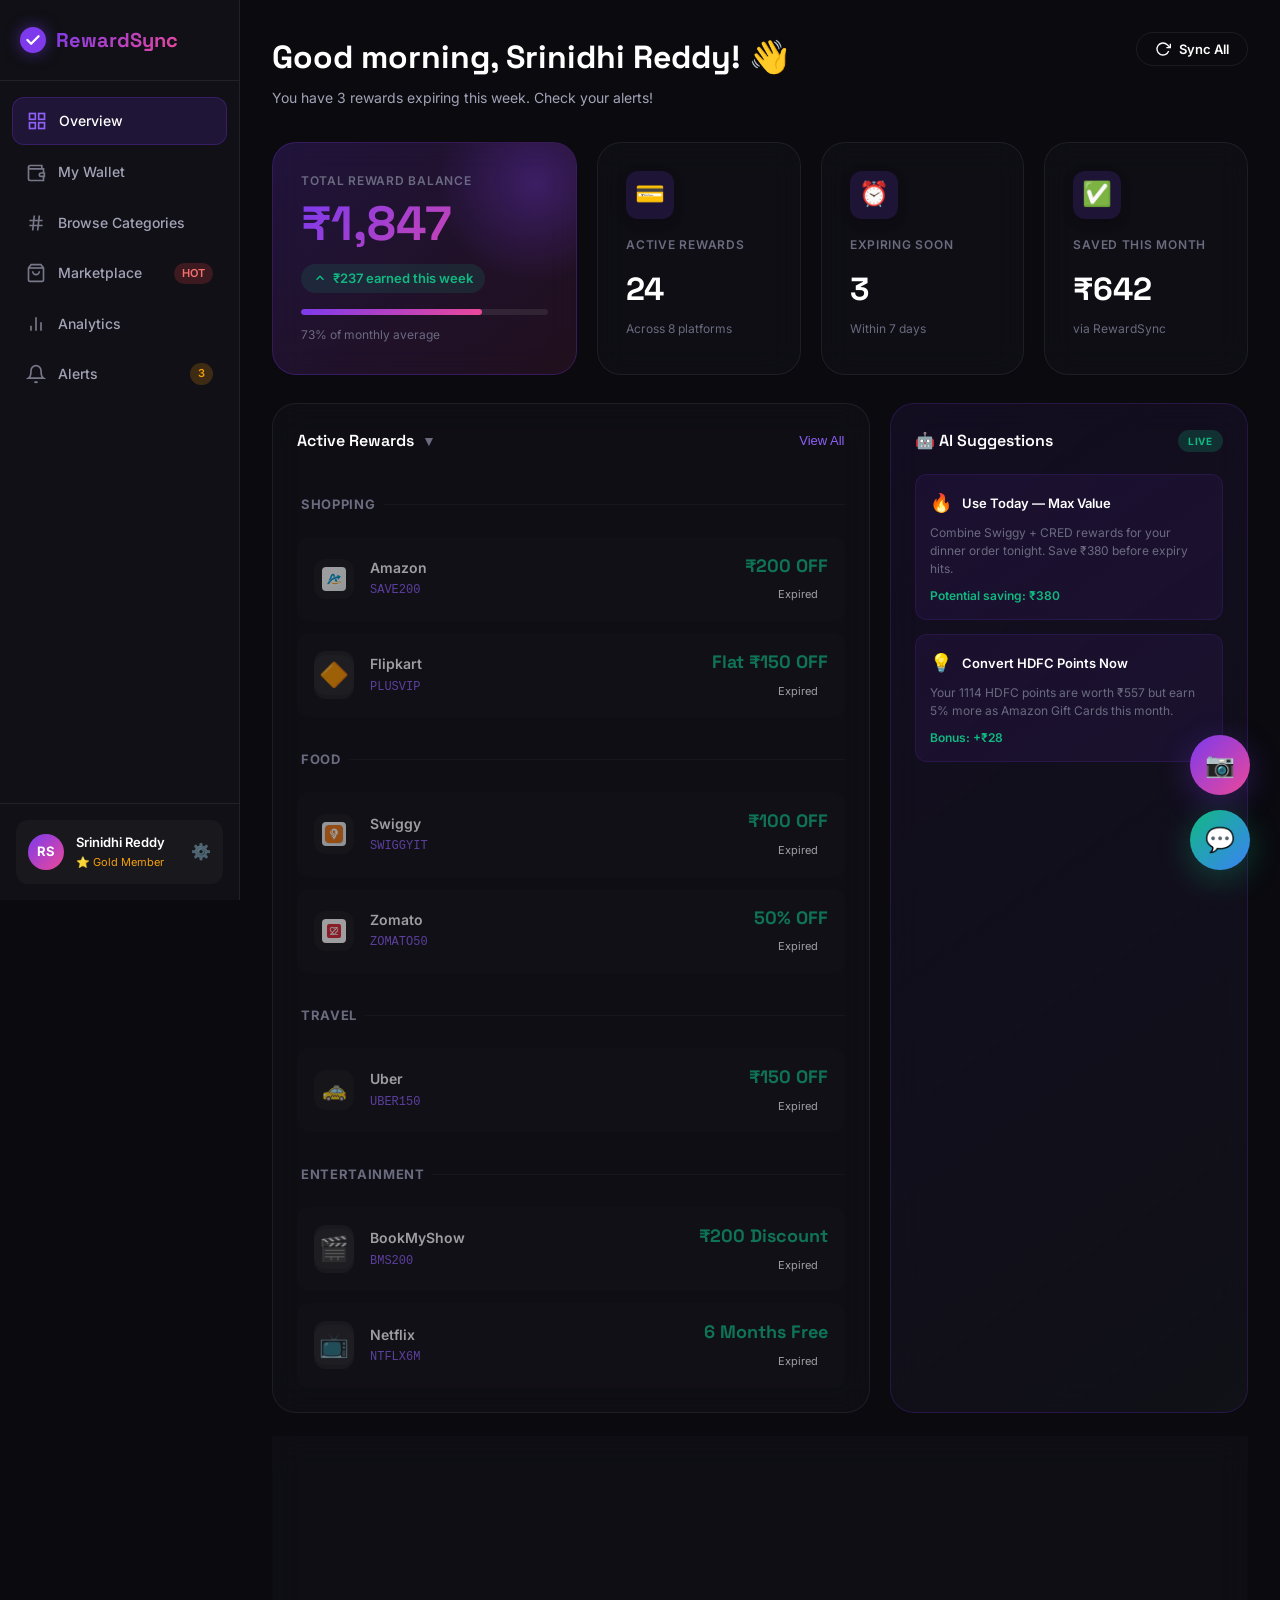
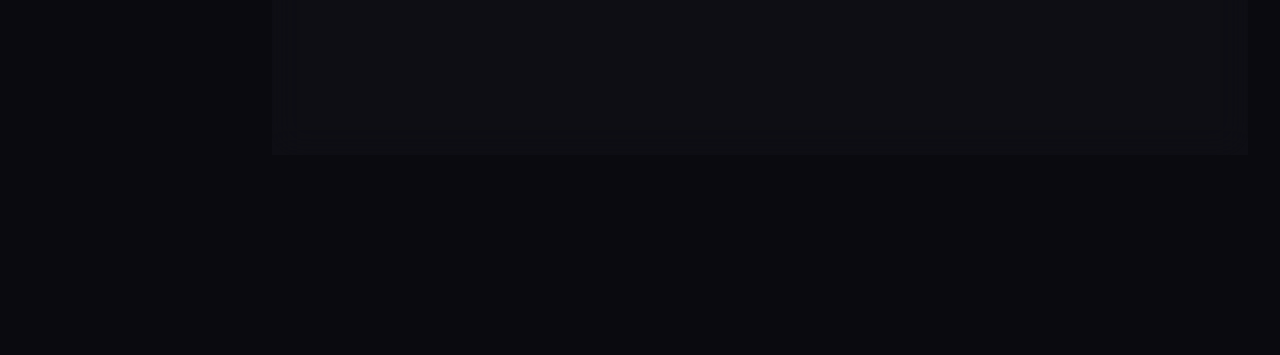
==== dashboard.html @ 09ad5261 "Add files via upload" ====
<!DOCTYPE html>
<html lang="en">
<head>
  <meta charset="UTF-8"/>
  <meta name="viewport" content="width=device-width, initial-scale=1.0"/>
  <title>Dashboard — RewardSync</title>
  <meta name="description" content="Your unified reward wallet dashboard. View all rewards, manage connections, and maximize your savings."/>
  <link rel="preconnect" href="https://fonts.googleapis.com"/>
  <link rel="preconnect" href="https://fonts.gstatic.com" crossorigin/>
  <link href="https://fonts.googleapis.com/css2?family=Inter:wght@300;400;500;600;700;800;900&family=Space+Grotesk:wght@400;500;600;700&display=swap" rel="stylesheet"/>
  <link rel="stylesheet" href="css/style.css"/>
  <!-- Tesseract.js -->
  <script src="https://cdn.jsdelivr.net/npm/tesseract.js@5/dist/tesseract.min.js"></script>
  <!-- Main CSS -->
  <link rel="stylesheet" href="css/dashboard.css"/>
</head>
<body class="app-body">

  <!-- Sidebar -->
  <aside class="sidebar" id="sidebar">
    <div class="sidebar-header">
      <a href="index.html" class="nav-logo">
        <div class="logo-icon">
          <svg width="26" height="26" viewBox="0 0 28 28" fill="none">
            <circle cx="14" cy="14" r="14" fill="url(#sbLogoGrad)"/>
            <path d="M8 14L12 18L20 10" stroke="white" stroke-width="2.5" stroke-linecap="round" stroke-linejoin="round"/>
            <defs><linearGradient id="sbLogoGrad" x1="0" y1="0" x2="28" y2="28"><stop stop-color="#7C3AED"/><stop offset="1" stop-color="#EC4899"/></linearGradient></defs>
          </svg>
        </div>
        <span class="logo-text">RewardSync</span>
      </a>
    </div>
    <nav class="sidebar-nav">
      <a href="#overview" class="nav-item active" data-page="overview">
        <svg width="20" height="20" viewBox="0 0 24 24" fill="none" stroke="currentColor" stroke-width="2"><rect x="3" y="3" width="7" height="7"/><rect x="14" y="3" width="7" height="7"/><rect x="14" y="14" width="7" height="7"/><rect x="3" y="14" width="7" height="7"/></svg>
        Overview
      </a>
      <a href="#wallet" class="nav-item" data-page="wallet">
        <svg width="20" height="20" viewBox="0 0 24 24" fill="none" stroke="currentColor" stroke-width="2"><path d="M21 12V7H5a2 2 0 0 1 0-4h14v4"/><path d="M3 5v14a2 2 0 0 0 2 2h16v-5"/><path d="M18 12a2 2 0 0 0 0 4h4v-4z"/></svg>
        My Wallet
      </a>
      <a href="#categories" class="nav-item" data-page="categories">
        <svg width="20" height="20" viewBox="0 0 24 24" fill="none" stroke="currentColor" stroke-width="2"><path d="M4 9h16M4 15h16M10 3L8 21M16 3l-2 18"/></svg>
        Browse Categories
      </a>

      <a href="#marketplace" class="nav-item" data-page="marketplace">
        <svg width="20" height="20" viewBox="0 0 24 24" fill="none" stroke="currentColor" stroke-width="2"><path d="M6 2L3 6v14a2 2 0 0 0 2 2h14a2 2 0 0 0 2-2V6l-3-4z"/><line x1="3" y1="6" x2="21" y2="6"/><path d="M16 10a4 4 0 0 1-8 0"/></svg>
        Marketplace
        <span class="nav-badge hot">HOT</span>
      </a>
      <a href="#analytics" class="nav-item" data-page="analytics">
        <svg width="20" height="20" viewBox="0 0 24 24" fill="none" stroke="currentColor" stroke-width="2"><line x1="18" y1="20" x2="18" y2="10"/><line x1="12" y1="20" x2="12" y2="4"/><line x1="6" y1="20" x2="6" y2="14"/></svg>
        Analytics
      </a>
      <a href="#notifications" class="nav-item" data-page="notifications">
        <svg width="20" height="20" viewBox="0 0 24 24" fill="none" stroke="currentColor" stroke-width="2"><path d="M18 8A6 6 0 0 0 6 8c0 7-3 9-3 9h18s-3-2-3-9"/><path d="M13.73 21a2 2 0 0 1-3.46 0"/></svg>
        Alerts
        <span class="nav-badge alert">3</span>
      </a>
      <a href="#admin" class="nav-item" id="adminNav" style="display:none" data-page="admin">
        <svg width="20" height="20" viewBox="0 0 24 24" fill="none" stroke="currentColor" stroke-width="2"><path d="M12 22s8-4 8-10V5l-8-3-8 3v7c0 6 8 10 8 10z"/></svg>
        Admin Panel
        <span class="nav-badge alert" id="pendingBadge">0</span>
      </a>
    </nav>
    <div class="sidebar-footer">
      <div class="user-profile" id="userProfile">
        <div class="user-avatar" id="userAvatar">RS</div>
        <div class="user-info">
          <p class="user-name" id="userName">Srinidhi Reddy</p>
          <p class="user-tier" id="userTier">⭐ Gold Member</p>
        </div>
        <button class="settings-btn" id="settingsBtn" aria-label="Settings">⚙️</button>
      </div>
    </div>
  </aside>

  <!-- Mobile Header -->
  <header class="mobile-header">
    <button class="sidebar-toggle" id="sidebarToggle" aria-label="Toggle sidebar">
      <svg width="22" height="22" viewBox="0 0 24 24" fill="none" stroke="currentColor" stroke-width="2"><line x1="3" y1="6" x2="21" y2="6"/><line x1="3" y1="12" x2="21" y2="12"/><line x1="3" y1="18" x2="21" y2="18"/></svg>
    </button>
    <a href="index.html" class="nav-logo">
      <div class="logo-icon">
        <svg width="22" height="22" viewBox="0 0 28 28" fill="none">
          <circle cx="14" cy="14" r="14" fill="url(#mobLogoGrad)"/>
          <path d="M8 14L12 18L20 10" stroke="white" stroke-width="2.5" stroke-linecap="round" stroke-linejoin="round"/>
          <defs><linearGradient id="mobLogoGrad" x1="0" y1="0" x2="28" y2="28"><stop stop-color="#7C3AED"/><stop offset="1" stop-color="#EC4899"/></linearGradient></defs>
        </svg>
      </div>
      <span class="logo-text">RewardSync</span>
    </a>
    <div class="mobile-header-actions">
      <button class="icon-btn" id="mobNotif" aria-label="Notifications">🔔</button>
    </div>
  </header>

  <!-- Main Content -->
  <main class="main-content" id="mainContent">

    <!-- ===== OVERVIEW PAGE ===== -->
    <div class="page active" id="page-overview">
      <div class="page-header">
        <div>
          <h1 class="page-title">Good morning, Srinidhi Reddy! 👋</h1>
          <p class="page-subtitle">You have 3 rewards expiring this week. Check your alerts!</p>
        </div>
        <div class="page-actions">
          <button class="btn btn-ghost btn-sm" id="syncBtn">
            <svg width="16" height="16" viewBox="0 0 24 24" fill="none" stroke="currentColor" stroke-width="2"><path d="M23 4v6h-6"/><path d="M20.49 15a9 9 0 1 1-2.12-9.36L23 10"/></svg>
            Sync All
          </button>

        </div>
      </div>

      <!-- Wallet Summary Cards -->
      <div class="summary-grid">
        <div class="summary-card summary-main">
          <div class="summary-bg-orb"></div>
          <p class="summary-label">Total Reward Balance</p>
          <h2 class="summary-amount" id="totalBalance">₹1,847</h2>
          <div class="summary-change positive">
            <svg width="14" height="14" viewBox="0 0 24 24" fill="none" stroke="currentColor" stroke-width="2.5"><polyline points="18 15 12 9 6 15"/></svg>
            ₹237 earned this week
          </div>
          <div class="summary-progress">
            <div class="progress-bar">
              <div class="progress-fill" style="width: 73%"></div>
            </div>
            <span>73% of monthly average</span>
          </div>
        </div>
        <div class="summary-card clickable" id="activeRewardsCard" role="button">
          <div class="card-icon" style="--card-color:#7C3AED">💳</div>
          <p class="summary-label">Active Rewards</p>
          <h3 class="card-amount">24</h3>
          <p class="card-sub">Across 8 platforms</p>
        </div>
        <div class="summary-card">
          <div class="card-icon" style="--card-color:#F59E0B">⏰</div>
          <p class="summary-label">Expiring Soon</p>
          <h3 class="card-amount">3</h3>
          <p class="card-sub">Within 7 days</p>
        </div>
        <div class="summary-card">
          <div class="card-icon" style="--card-color:#10B981">✅</div>
          <p class="summary-label">Saved This Month</p>
          <h3 class="card-amount">₹642</h3>
          <p class="card-sub">via RewardSync</p>
        </div>
      </div>

      <!-- Reward Breakdown + AI Panel -->
      <div class="content-grid">
        <div class="content-card">
          <div class="card-header" id="activeRewardsHeader" style="cursor:pointer">
            <h3 style="display:flex; align-items:center; gap:8px">
              Active Rewards 
              <span id="sectorToggleIcon" style="font-size:14px; color:var(--text-muted); transition: transform 0.3s">▼</span>
            </h3>
            <button class="btn-link" id="viewAllRewards">View All</button>
          </div>
          <div class="category-filters" id="rewardFilters" style="display:none; max-height:0; overflow:hidden; transition: all 0.4s cubic-bezier(0.4, 0, 0.2, 1); margin-bottom:0">
            <button class="filter-chip active" data-category="all">All</button>
            <button class="filter-chip" data-category="Food">Food</button>
            <button class="filter-chip" data-category="Shopping">Shopping</button>
            <button class="filter-chip" data-category="Travel">Travel</button>
            <button class="filter-chip" data-category="Payments">Payments</button>
          </div>
          <div class="reward-list" id="rewardBreakdown" style="margin-top:15px">
            <!-- Populated by JS -->
          </div>
        </div>

        <div class="content-card ai-panel">
          <div class="card-header">
            <h3>🤖 AI Suggestions</h3>
            <span class="ai-badge">LIVE</span>
          </div>
          <div class="ai-suggestions" id="aiSuggestions">
            <!-- Populated by JS -->
          </div>
        </div>
      </div>

      <!-- Recent Activity -->
      <div class="content-card">
        <div class="card-header">
          <h3>Recent Activity</h3>
          <button class="btn-link">See All</button>
        </div>
        <div class="activity-list" id="activityList">
          <!-- Populated by JS -->
        </div>
      </div>
    </div>

    <!-- ===== WALLET PAGE ===== -->
    <div class="page" id="page-wallet">
      <div class="page-header">
        <div>
          <h1 class="page-title">My Wallet</h1>
          <p class="page-subtitle">Manage your active coupons and savings in one place</p>
        </div>
      </div>

      <div class="wallet-hero-card">
        <div class="wallet-hero-bg"></div>
        <div class="wallet-hero-content">
          <p>Total Available Balance</p>
          <h1 id="walletTotalBalance">₹1,847</h1>
          <div class="wallet-chips">
            <span class="w-chip">💎 Gold Tier</span>
            <span class="w-chip">🔒 Secured</span>
            <span class="w-chip">⚡ Instant Scan</span>
          </div>
        </div>
      </div>

      <!-- Wallet Filters -->
      <div class="wallet-tabs" id="walletTabs">
        <button class="tab-btn active" data-filter="all">All</button>
        <button class="tab-btn" data-filter="available">Available</button>
        <button class="tab-btn" data-filter="used">Used</button>
        <button class="tab-btn" data-filter="expired">Expired</button>
      </div>

      <div class="wallet-platforms-grid" id="walletPlatforms">
        <!-- Organized Categories & Coupons Populated by JS -->
      </div>
    </div>



    <!-- ===== CATEGORIES PAGE ===== -->
    <div class="page" id="page-categories">
      <div class="page-header">
        <div>
          <h1 class="page-title">Browse by Sector</h1>
          <p class="page-subtitle">Select a category to view your active rewards</p>
        </div>
      </div>

      <div class="categories-grid" id="categoriesGrid">
        <!-- Populated by JS -->
      </div>
    <!-- ===== CATEGORIES PAGE ===== -->
    <div class="page" id="page-categories">
      <div class="page-header">
        <div>
          <h1 class="page-title">Rewards by Sector</h1>
          <p class="page-subtitle">Your active coupons organized by category</p>
        </div>
      </div>
      <div id="categoriesList" class="categories-grid">
        <!-- Segregated Sectors Populated by JS -->
      </div>
    </div>

    <!-- ===== MARKETPLACE PAGE ===== -->

    <div class="page" id="page-marketplace">
      <div class="page-header">
        <div>
          <h1 class="page-title">Reward Marketplace</h1>
          <p class="page-subtitle">Trade and exchange coupons with other users</p>
        </div>
        <button class="btn btn-primary btn-sm" id="listRewardBtn">+ List My Reward</button>
      </div>

      <div class="mp-search-bar">
        <svg width="20" height="20" viewBox="0 0 24 24" fill="none" stroke="currentColor" stroke-width="2"><circle cx="11" cy="11" r="8"/><line x1="21" y1="21" x2="16.65" y2="16.65"/></svg>
        <input type="text" id="mpSearch" placeholder="Search rewards (e.g. Swiggy, Amazon...)"/>
      </div>

      <div class="mp-filters">
        <button class="filter-btn active" data-filter="all">All</button>
        <button class="filter-btn" data-filter="food">🍔 Food</button>
        <button class="filter-btn" data-filter="shopping">🛒 Shopping</button>
        <button class="filter-btn" data-filter="travel">✈️ Travel</button>
        <button class="filter-btn" data-filter="entertainment">🎬 Entertainment</button>
      </div>

      <div class="marketplace-grid" id="marketplaceGrid">
        <!-- Populated by JS -->
      </div>
    </div>

    <!-- ===== ANALYTICS PAGE ===== -->
    <div class="page" id="page-analytics">
      <div class="page-header">
        <div>
          <h1 class="page-title">Analytics</h1>
          <p class="page-subtitle">Understand your reward earning and spending patterns</p>
        </div>
      </div>

      <div class="analytics-grid">
        <div class="analytics-card">
          <h3>Reward Earning Trend</h3>
          <div class="chart-container" id="earningChart">
            <!-- Bar chart rendered in JS -->
          </div>
        </div>
        <div class="analytics-card">
          <h3>Rewards by Category</h3>
          <div class="donut-container" id="categoryDonut">
            <!-- Donut chart -->
          </div>
        </div>
      </div>

      <div class="analytics-stats-row" id="analyticsStats">
        <!-- Populated by JS -->
      </div>

      <div class="analytics-grid" style="margin-top:24px">
        <div class="analytics-card" style="grid-column: span 2">
          <div class="card-header">
            <h3>Best Platform Efficiency</h3>
            <span style="color:var(--text-muted); font-size:12px">Highest redemption-to-earning ratio</span>
          </div>
          <div class="table-container" style="overflow-x:auto">
            <table style="width:100%; border-collapse:collapse; color:white; font-size:14px">
              <thead>
                <tr style="border-bottom:1px solid var(--border); text-align:left">
                  <th style="padding:12px">Platform</th>
                  <th style="padding:12px">Redemption Rate</th>
                  <th style="padding:12px">Avg. Saving</th>
                  <th style="padding:12px">Status</th>
                </tr>
              </thead>
              <tbody id="platformEfficiencyTable">
                <!-- Mock data -->
                <tr style="border-bottom:1px solid var(--border)">
                  <td style="padding:12px; display:flex; align-items:center; gap:8px"><span>🍔</span> Swiggy</td>
                  <td style="padding:12px">
                    <div style="width:100px; height:6px; background:rgba(255,255,255,0.05); border-radius:3px">
                      <div style="width:92%; height:100%; background:var(--green); border-radius:3px"></div>
                    </div>
                  </td>
                  <td style="padding:12px">₹180/order</td>
                  <td style="padding:12px"><span style="color:var(--green)">High</span></td>
                </tr>
                <tr style="border-bottom:1px solid var(--border)">
                  <td style="padding:12px; display:flex; align-items:center; gap:8px"><span>✈️</span> MakeMyTrip</td>
                  <td style="padding:12px">
                    <div style="width:100px; height:6px; background:rgba(255,255,255,0.05); border-radius:3px">
                      <div style="width:65%; height:100%; background:var(--purple); border-radius:3px"></div>
                    </div>
                  </td>
                  <td style="padding:12px">₹450/order</td>
                  <td style="padding:12px"><span style="color:var(--purple-light)">Good</span></td>
                </tr>
                <tr>
                  <td style="padding:12px; display:flex; align-items:center; gap:8px"><span>🛒</span> Amazon</td>
                  <td style="padding:12px">
                    <div style="width:100px; height:6px; background:rgba(255,255,255,0.05); border-radius:3px">
                      <div style="width:88%; height:100%; background:var(--green); border-radius:3px"></div>
                    </div>
                  </td>
                  <td style="padding:12px">₹210/order</td>
                  <td style="padding:12px"><span style="color:var(--green)">High</span></td>
                </tr>
              </tbody>
            </table>
          </div>
        </div>
      </div>
    </div>

    <!-- ===== NOTIFICATIONS PAGE ===== -->
    <div class="page" id="page-notifications">
      <div class="page-header">
        <div>
          <h1 class="page-title">Alerts & Notifications</h1>
          <p class="page-subtitle">Stay on top of expiring rewards and opportunities</p>
        </div>
        <button class="btn btn-ghost btn-sm" id="markAllRead">Mark All Read</button>
      </div>

      <div class="notifications-list" id="notificationsList">
        <!-- Populated by JS -->
      </div>
    </div>

    <!-- ===== ADMIN PAGE ===== -->
    <div class="page" id="page-admin">
      <div class="page-header">
        <div>
          <h1 class="page-title">Admin Controller</h1>
          <p class="page-subtitle">Approve or reject new user requests</p>
        </div>
      </div>
      <div class="content-card">
        <div class="card-header">
          <h3>Pending Approvals</h3>
        </div>
        <div class="table-container" style="overflow-x:auto; margin-top:20px">
          <table style="width:100%; border-collapse:collapse; color:white">
            <thead>
              <tr style="border-bottom:1px solid var(--border); text-align:left">
                <th style="padding:12px">User</th>
                <th style="padding:12px">Email</th>
                <th style="padding:12px">Action</th>
              </tr>
            </thead>
            <tbody id="pendingUsersTable">
              <!-- Populated by JS -->
            </tbody>
          </table>
          <div id="noPendingMsg" style="display:none; text-align:center; padding:40px; color:var(--text-muted)">
            No pending requests at the moment.
          </div>
        </div>
      </div>
    </div>

  </main>

  <!-- Settings Modal -->
  <div class="modal-overlay" id="settingsModal">
    <div class="modal">
      <div class="modal-header">
        <h3>⚙️ User Settings</h3>
        <button class="modal-close" id="closeSettingsModal">✕</button>
      </div>
      <div class="modal-body">
        <form id="settingsForm">
          <div class="form-group">
            <label>Full Name</label>
            <input type="text" id="setFullName" class="input-field" style="background:rgba(255,255,255,0.05); border:1px solid var(--border); color:white; padding:10px; width:100%"/>
          </div>
          <div class="form-group">
            <label>Phone Number</label>
            <input type="text" id="setPhone" class="input-field" style="background:rgba(255,255,255,0.05); border:1px solid var(--border); color:white; padding:10px; width:100%"/>
          </div>
          <div class="form-group">
            <label>Bio</label>
            <textarea id="setBio" class="input-field" style="background:rgba(255,255,255,0.05); border:1px solid var(--border); color:white; padding:10px; width:100%; height:80px; resize:none"></textarea>
          </div>
          <div style="margin-top:20px; display:flex; gap:10px">
            <button type="submit" class="btn btn-primary" style="flex:1">Save Changes</button>
            <button type="button" class="btn btn-ghost" id="logoutBtn" style="color:var(--red)">Logout</button>
          </div>
        </form>
      </div>
    </div>
  </div>

  <!-- OCR Confirmation Modal -->
  <div class="modal-overlay" id="ocrModal">
    <div class="modal-content ocr-confirm-modal">
        <div class="modal-header">
            <h3>🔍 Confirm Coupon Details</h3>
            <button class="btn-icon" id="closeOcrModal">✕</button>
        </div>
        <div class="ocr-preview-box">
            <div class="ocr-field">
                <label>Platform</label>
                <input type="text" id="ocrPlatform" placeholder="e.g. Amazon">
            </div>
            <div class="ocr-field">
                <label>Coupon Code</label>
                <input type="text" id="ocrCode" placeholder="e.g. SAVE50">
            </div>
            <div class="ocr-field">
                <label>Value / Discount</label>
                <input type="text" id="ocrValue" placeholder="e.g. ₹200 OFF">
            </div>
            <div class="ocr-field">
                <label>Category</label>
                <select id="ocrCategory">
                    <option value="Shopping">Shopping</option>
                    <option value="Food">Food delivery</option>
                    <option value="Travel">Travel & Ride</option>
                    <option value="Entertainment">Entertainment</option>
                    <option value="Other">Other</option>
                </select>
            </div>
            <div class="ocr-field">
                <label>Expiry Date</label>
                <input type="date" id="ocrExpiry">
            </div>
        </div>
        <div class="modal-actions" style="margin-top:20px">
            <button class="btn btn-primary" id="confirmOcrBtn" style="width:100%">✅ Confirm & Add to Wallet</button>
        </div>
    </div>
  </div>

  <!-- Toast -->
  <div class="toast-container" id="toastContainer"></div>

  <!-- Sidebar overlay -->
  <div class="sidebar-overlay" id="sidebarOverlay"></div>

  <!-- Tesseract OCR library -->
  <script src="https://cdn.jsdelivr.net/npm/tesseract.js@5/dist/tesseract.min.js"></script>
  <!-- Confetti library -->
  <script src="https://cdn.jsdelivr.net/npm/canvas-confetti@1.6.0/dist/confetti.browser.min.js"></script>
  <div class="action-buttons-fixed">
    <label class="btn-action-circle btn-action-primary" for="uploadScreenshot" title="Upload Reward Screenshot">
      <span>📷</span>
    </label>
    <input type="file" id="uploadScreenshot" accept="image/*" style="display:none;"/>
    <button class="btn-action-circle btn-action-secondary" id="scanSmsBtn" title="Scan SMS for Rewards">
      <span>💬</span>
    </button>
  </div>

  <!-- Firebase SDKs (Compat Version) -->
  <script src="https://www.gstatic.com/firebasejs/9.22.1/firebase-app-compat.js"></script>
  <script src="https://www.gstatic.com/firebasejs/9.22.1/firebase-auth-compat.js"></script>
  <script src="https://www.gstatic.com/firebasejs/9.22.1/firebase-firestore-compat.js"></script>
  
  <!-- Firebase Configuration -->
  <script src="js/firebase_config.js"></script>

  <!-- Main Dashboard Script -->
  <script src="js/dashboard.js"></script>
</body>
</html>
---- css/style.css ----
/* ============================================
   REWARDSYNC — Global Design System
   ============================================ */

:root {
  /* Colors */
  --purple: #7C3AED;
  --purple-light: #9061F9;
  --purple-dark: #5B21B6;
  --pink: #EC4899;
  --green: #10B981;
  --yellow: #F59E0B;
  --red: #EF4444;
  --blue: #3B82F6;

  /* Neutrals */
  --bg-base: #0A0A0F;
  --bg-card: #111118;
  --bg-card-hover: #161622;
  --bg-elevated: #1A1A2E;
  --border: rgba(255,255,255,0.07);
  --border-hover: rgba(255,255,255,0.15);
  --text-primary: #FFFFFF;
  --text-secondary: #A3A3B8;
  --text-muted: #6B6B80;

  /* Gradients */
  --grad-purple: linear-gradient(135deg, #7C3AED, #EC4899);
  --grad-green: linear-gradient(135deg, #10B981, #3B82F6);
  --grad-amber: linear-gradient(135deg, #F59E0B, #EF4444);
  --grad-card: linear-gradient(145deg, #1A1A2E, #111118);

  /* Shadows */
  --shadow-sm: 0 2px 8px rgba(0,0,0,0.3);
  --shadow-md: 0 4px 20px rgba(0,0,0,0.4);
  --shadow-lg: 0 8px 40px rgba(0,0,0,0.5);
  --shadow-purple: 0 8px 32px rgba(124,58,237,0.3);
  --shadow-pink: 0 8px 32px rgba(236,72,153,0.25);

  /* Spacing & Sizes */
  --radius-sm: 8px;
  --radius-md: 12px;
  --radius-lg: 16px;
  --radius-xl: 24px;
  --radius-full: 9999px;

  /* Font */
  --font-body: 'Inter', sans-serif;
  --font-display: 'Space Grotesk', sans-serif;

  /* Transitions */
  --transition: 0.2s cubic-bezier(0.4, 0, 0.2, 1);
  --transition-slow: 0.4s cubic-bezier(0.4, 0, 0.2, 1);
}

*, *::before, *::after {
  box-sizing: border-box;
  margin: 0;
  padding: 0;
}

html {
  scroll-behavior: smooth;
  -webkit-text-size-adjust: 100%;
}

body {
  font-family: var(--font-body);
  background: var(--bg-base);
  color: var(--text-primary);
  line-height: 1.6;
  -webkit-font-smoothing: antialiased;
  overflow-x: hidden;
}

/* ---- Buttons ---- */
.btn {
  display: inline-flex;
  align-items: center;
  gap: 8px;
  padding: 12px 24px;
  border-radius: var(--radius-full);
  font-family: var(--font-body);
  font-size: 15px;
  font-weight: 600;
  text-decoration: none;
  cursor: pointer;
  border: none;
  outline: none;
  transition: all var(--transition);
  white-space: nowrap;
}

.btn-primary {
  background: var(--grad-purple);
  color: white;
  box-shadow: var(--shadow-purple);
}
.btn-primary:hover {
  transform: translateY(-2px);
  box-shadow: 0 12px 40px rgba(124,58,237,0.45);
}
.btn-primary:active { transform: translateY(0); }

.btn-ghost {
  background: transparent;
  color: var(--text-primary);
  border: 1px solid var(--border);
}
.btn-ghost:hover {
  border-color: var(--border-hover);
  background: rgba(255,255,255,0.05);
}

.btn-white {
  background: white;
  color: #111;
  font-weight: 700;
}
.btn-white:hover {
  transform: translateY(-2px);
  box-shadow: 0 12px 32px rgba(255,255,255,0.25);
}

.btn-sm { padding: 8px 18px; font-size: 13px; }
.btn-lg { padding: 16px 32px; font-size: 16px; }
.btn-full { width: 100%; justify-content: center; }
.btn-link {
  background: none;
  border: none;
  color: var(--purple-light);
  font-size: 13px;
  font-weight: 500;
  cursor: pointer;
  padding: 0;
  transition: color var(--transition);
}
.btn-link:hover { color: white; }

/* ---- Layout ---- */
.container {
  max-width: 1200px;
  margin: 0 auto;
  padding: 0 24px;
}

/* ---- Nav Logo ---- */
.nav-logo {
  display: flex;
  align-items: center;
  gap: 10px;
  text-decoration: none;
}
.logo-icon {
  display: flex;
  align-items: center;
  justify-content: center;
  filter: drop-shadow(0 0 8px rgba(124,58,237,0.5));
}
.logo-text {
  font-family: var(--font-display);
  font-size: 20px;
  font-weight: 700;
  background: var(--grad-purple);
  -webkit-background-clip: text;
  -webkit-text-fill-color: transparent;
  background-clip: text;
}

/* ---- Gradient text ---- */
.gradient-text {
  background: var(--grad-purple);
  -webkit-background-clip: text;
  -webkit-text-fill-color: transparent;
  background-clip: text;
}

/* ---- Section Header ---- */
.section-header {
  text-align: center;
  margin-bottom: 64px;
}
.section-tag {
  display: inline-block;
  padding: 6px 16px;
  background: rgba(124,58,237,0.15);
  border: 1px solid rgba(124,58,237,0.3);
  border-radius: var(--radius-full);
  color: var(--purple-light);
  font-size: 12px;
  font-weight: 600;
  letter-spacing: 0.08em;
  text-transform: uppercase;
  margin-bottom: 16px;
}
.section-header h2 {
  font-family: var(--font-display);
  font-size: clamp(28px, 4vw, 48px);
  font-weight: 700;
  margin-bottom: 16px;
  line-height: 1.2;
}
.section-header p {
  color: var(--text-secondary);
  font-size: 18px;
  max-width: 560px;
  margin: 0 auto;
}

/* ---- Scrollbar ---- */
::-webkit-scrollbar { width: 6px; }
::-webkit-scrollbar-track { background: var(--bg-base); }
::-webkit-scrollbar-thumb { background: var(--border); border-radius: 3px; }
::-webkit-scrollbar-thumb:hover { background: var(--border-hover); }

/* ---- Modal ---- */
.modal-overlay {
  position: fixed;
  inset: 0;
  background: rgba(0,0,0,0.75);
  backdrop-filter: blur(8px);
  z-index: 1000;
  display: none;
  align-items: center;
  justify-content: center;
  padding: 24px;
  animation: fadeIn 0.2s ease;
}
.modal-overlay.open {
  display: flex;
}

.modal {
  background: var(--bg-elevated);
  border: 1px solid var(--border);
  border-radius: var(--radius-xl);
  width: 100%;
  max-width: 480px;
  box-shadow: var(--shadow-lg);
  animation: slideUp 0.25s cubic-bezier(0.4, 0, 0.2, 1);
}
.modal-header {
  display: flex;
  align-items: center;
  justify-content: space-between;
  padding: 24px 24px 0;
}
.modal-header h3 {
  font-family: var(--font-display);
  font-size: 20px;
}
.modal-close {
  background: rgba(255,255,255,0.08);
  border: none;
  color: var(--text-secondary);
  width: 32px;
  height: 32px;
  border-radius: var(--radius-full);
  cursor: pointer;
  font-size: 14px;
  display: flex;
  align-items: center;
  justify-content: center;
  transition: all var(--transition);
}
.modal-close:hover { background: rgba(255,255,255,0.15); color: white; }
.modal-body { padding: 24px; }

/* ---- Form ---- */
.form-group { margin-bottom: 20px; }
.form-group label {
  display: block;
  font-size: 13px;
  font-weight: 500;
  color: var(--text-secondary);
  margin-bottom: 8px;
}
.form-select {
  width: 100%;
  padding: 12px 16px;
  background: rgba(255,255,255,0.05);
  border: 1px solid var(--border);
  border-radius: var(--radius-md);
  color: white;
  font-family: var(--font-body);
  font-size: 14px;
  appearance: none;
  cursor: pointer;
  transition: border-color var(--transition);
}
.form-select:hover, .form-select:focus {
  border-color: var(--purple);
  outline: none;
}
.form-select option { background: #1A1A2E; }

.amount-slider {
  width: 100%;
  height: 4px;
  appearance: none;
  background: rgba(255,255,255,0.1);
  border-radius: 2px;
  margin: 12px 0;
  cursor: pointer;
}
.amount-slider::-webkit-slider-thumb {
  appearance: none;
  width: 20px;
  height: 20px;
  border-radius: 50%;
  background: var(--grad-purple);
  cursor: pointer;
  box-shadow: 0 0 12px rgba(124,58,237,0.5);
}
.slider-display {
  display: flex;
  justify-content: space-between;
  font-size: 14px;
  color: var(--text-secondary);
}
.slider-display strong { color: white; }

/* ---- Toast ---- */
.toast-container {
  position: fixed;
  bottom: 24px;
  right: 24px;
  z-index: 2000;
  display: flex;
  flex-direction: column;
  gap: 10px;
}
.toast {
  display: flex;
  align-items: center;
  gap: 12px;
  padding: 14px 20px;
  background: var(--bg-elevated);
  border: 1px solid var(--border);
  border-radius: var(--radius-md);
  box-shadow: var(--shadow-lg);
  font-size: 14px;
  font-weight: 500;
  min-width: 280px;
  animation: slideInRight 0.3s cubic-bezier(0.4, 0, 0.2, 1);
}
.toast.success { border-left: 3px solid var(--green); }
.toast.error { border-left: 3px solid var(--red); }
.toast.info { border-left: 3px solid var(--purple); }
.toast.removing { animation: slideOutRight 0.3s ease forwards; }

/* ---- Keyframes ---- */
@keyframes fadeIn {
  from { opacity: 0; }
  to { opacity: 1; }
}
@keyframes slideUp {
  from { opacity: 0; transform: translateY(24px); }
  to { opacity: 1; transform: translateY(0); }
}
@keyframes slideInRight {
  from { opacity: 0; transform: translateX(24px); }
  to { opacity: 1; transform: translateX(0); }
}
@keyframes slideOutRight {
  from { opacity: 1; transform: translateX(0); }
  to { opacity: 0; transform: translateX(24px); }
}
@keyframes spin {
  to { transform: rotate(360deg); }
}
@keyframes pulse {
  0%, 100% { opacity: 1; }
  50% { opacity: 0.5; }
}
@keyframes float {
  0%, 100% { transform: translateY(0); }
  50% { transform: translateY(-12px); }
}
@keyframes shimmer {
  0% { background-position: -400px 0; }
  100% { background-position: 400px 0; }
}

/* ---- Responsive utilities ---- */
@media (max-width: 768px) {
  .container { padding: 0 16px; }
  .section-header { margin-bottom: 40px; }
  .section-header p { font-size: 16px; }
}
---- css/dashboard.css ----
/* ============================================
   REWARDSYNC — Dashboard App Styles
   ============================================ */

/* ============================
   APP LAYOUT
   ============================ */
.app-body {
  display: flex;
  min-height: 100vh;
  background: var(--bg-base);
  overflow-x: hidden;
}

/* ============================
   SIDEBAR
   ============================ */
.sidebar {
  position: fixed;
  left: 0;
  top: 0;
  height: 100vh;
  width: 240px;
  background: rgba(17,17,24,0.95);
  border-right: 1px solid var(--border);
  display: flex;
  flex-direction: column;
  z-index: 200;
  transition: transform var(--transition-slow);
}
.sidebar-header {
  padding: 24px 20px;
  border-bottom: 1px solid var(--border);
}
.sidebar-nav {
  flex: 1;
  padding: 16px 12px;
  display: flex;
  flex-direction: column;
  gap: 4px;
  overflow-y: auto;
}
.nav-item {
  display: flex;
  align-items: center;
  gap: 12px;
  padding: 12px 14px;
  border-radius: var(--radius-md);
  color: var(--text-secondary);
  text-decoration: none;
  font-size: 14px;
  font-weight: 500;
  transition: all var(--transition);
  cursor: pointer;
  position: relative;
}
.nav-item:hover {
  background: rgba(255,255,255,0.05);
  color: white;
}
.nav-item.active {
  background: rgba(124,58,237,0.15);
  color: white;
  border: 1px solid rgba(124,58,237,0.25);
}
.nav-item svg { flex-shrink: 0; opacity: 0.7; }
.nav-item.active svg { opacity: 1; color: var(--purple-light); }
.nav-badge {
  margin-left: auto;
  padding: 2px 8px;
  font-size: 11px;
  font-weight: 600;
  border-radius: var(--radius-full);
  background: rgba(124,58,237,0.2);
  color: var(--purple-light);
}
.nav-badge.hot {
  background: rgba(239,68,68,0.2);
  color: #f87171;
}
.nav-badge.alert {
  background: rgba(245,158,11,0.2);
  color: var(--yellow);
  animation: pulse 2s infinite;
}

.sidebar-footer {
  padding: 16px;
  border-top: 1px solid var(--border);
}
.user-profile {
  display: flex;
  align-items: center;
  gap: 12px;
  padding: 12px;
  border-radius: var(--radius-md);
  background: rgba(255,255,255,0.03);
}
.user-avatar {
  width: 36px;
  height: 36px;
  border-radius: 50%;
  background: var(--grad-purple);
  display: flex;
  align-items: center;
  justify-content: center;
  font-size: 13px;
  font-weight: 700;
  flex-shrink: 0;
}
.user-name {
  font-size: 13px;
  font-weight: 600;
  margin-bottom: 2px;
}
.user-tier { font-size: 11px; color: var(--yellow); }
.settings-btn {
  margin-left: auto;
  background: none;
  border: none;
  cursor: pointer;
  font-size: 16px;
  opacity: 0.5;
  transition: opacity var(--transition);
}
.settings-btn:hover { opacity: 1; }

/* ============================
   MOBILE HEADER
   ============================ */
.mobile-header {
  display: none;
  position: fixed;
  top: 0;
  left: 0;
  right: 0;
  height: 60px;
  background: rgba(17,17,24,0.95);
  border-bottom: 1px solid var(--border);
  align-items: center;
  padding: 0 16px;
  gap: 16px;
  z-index: 250;
  backdrop-filter: blur(10px);
}
.sidebar-toggle, .icon-btn {
  background: none;
  border: none;
  cursor: pointer;
  color: white;
  padding: 6px;
  border-radius: var(--radius-sm);
  display: flex;
  transition: background var(--transition);
}
.sidebar-toggle:hover, .icon-btn:hover { background: rgba(255,255,255,0.08); }
.mobile-header-actions { margin-left: auto; display: flex; gap: 8px; }

/* Sidebar Overlay */
.sidebar-overlay {
  display: none;
  position: fixed;
  inset: 0;
  background: rgba(0,0,0,0.5);
  z-index: 190;
  backdrop-filter: blur(4px);
}
.sidebar-overlay.open { display: block; }

/* ============================
   MAIN CONTENT
   ============================ */
.main-content {
  margin-left: 240px;
  min-height: 100vh;
  padding: 32px;
  width: calc(100% - 240px);
  transition: margin var(--transition-slow);
}

/* ============================
   PAGES
   ============================ */
.page { display: none; }
.page.active {
  display: block;
  animation: fadeIn 0.3s ease;
}
.page-header {
  display: flex;
  align-items: flex-start;
  justify-content: space-between;
  margin-bottom: 32px;
  gap: 16px;
  flex-wrap: wrap;
}
.page-title {
  font-family: var(--font-display);
  font-size: clamp(22px, 3vw, 32px);
  font-weight: 700;
  margin-bottom: 4px;
}
.page-subtitle {
  font-size: 14px;
  color: var(--text-secondary);
}
.page-actions {
  display: flex;
  gap: 12px;
  flex-wrap: wrap;
}

/* ============================
   OVERVIEW — Summary Cards
   ============================ */
.summary-grid {
  display: grid;
  grid-template-columns: 1.5fr 1fr 1fr 1fr;
  gap: 20px;
  margin-bottom: 28px;
}
.summary-card {
  padding: 28px;
  background: rgba(17, 17, 24, 0.6);
  backdrop-filter: blur(16px);
  -webkit-backdrop-filter: blur(16px);
  border: 1px solid var(--border);
  border-radius: var(--radius-xl);
  position: relative;
  overflow: hidden;
  transition: all var(--transition);
}
.summary-card:hover {
  border-color: var(--border-hover);
  transform: translateY(-2px);
  box-shadow: var(--shadow-md);
}
.summary-main {
  background: linear-gradient(135deg, rgba(124,58,237,0.2), rgba(236,72,153,0.1));
  border-color: rgba(124,58,237,0.25);
}
.summary-bg-orb {
  position: absolute;
  width: 200px;
  height: 200px;
  border-radius: 50%;
  background: radial-gradient(circle, rgba(124,58,237,0.3), transparent 70%);
  top: -60px;
  right: -60px;
  pointer-events: none;
}
.summary-label {
  font-size: 12px;
  text-transform: uppercase;
  letter-spacing: 0.06em;
  color: var(--text-muted);
  margin-bottom: 10px;
  font-weight: 600;
}
.summary-amount {
  font-family: var(--font-display);
  font-size: 48px;
  font-weight: 800;
  background: var(--grad-purple);
  -webkit-background-clip: text;
  -webkit-text-fill-color: transparent;
  background-clip: text;
  line-height: 1;
  margin-bottom: 16px;
}
.summary-change {
  display: inline-flex;
  align-items: center;
  gap: 6px;
  font-size: 13px;
  font-weight: 600;
  padding: 4px 12px;
  border-radius: var(--radius-full);
  margin-bottom: 16px;
}
.summary-change.positive {
  color: var(--green);
  background: rgba(16,185,129,0.12);
}
.summary-change.negative {
  color: var(--red);
  background: rgba(239,68,68,0.12);
}
.summary-progress span {
  font-size: 12px;
  color: var(--text-muted);
}
.progress-bar {
  height: 6px;
  background: rgba(255,255,255,0.08);
  border-radius: 3px;
  margin-bottom: 6px;
  overflow: hidden;
}
.progress-fill {
  height: 100%;
  background: var(--grad-purple);
  border-radius: 3px;
  transition: width 1.5s cubic-bezier(0.4, 0, 0.2, 1);
}

.card-icon {
  width: 48px;
  height: 48px;
  border-radius: var(--radius-md);
  background: rgba(var(--card-color-rgb, 124,58,237), 0.15);
  display: flex;
  align-items: center;
  justify-content: center;
  font-size: 24px;
  margin-bottom: 16px;
  color: var(--card-color, var(--purple));
  box-shadow: 0 4px 12px rgba(0,0,0,0.2);
}
.card-amount {
  font-family: var(--font-display);
  font-size: 32px;
  font-weight: 700;
  margin-bottom: 4px;
}
.card-sub { font-size: 12px; color: var(--text-muted); }

/* ============================
   CONTENT GRID & CARDS
   ============================ */
.content-grid {
  display: grid;
  grid-template-columns: 2fr 1.2fr;
  gap: 20px;
  margin-bottom: 24px;
}
.content-card {
  background: rgba(17, 17, 24, 0.6);
  backdrop-filter: blur(16px);
  -webkit-backdrop-filter: blur(16px);
  border: 1px solid var(--border);
  border-radius: var(--radius-xl);
  padding: 24px;
  transition: all var(--transition);
}
.content-card:hover { border-color: var(--border-hover); }
.card-header {
  display: flex;
  align-items: center;
  justify-content: space-between;
  margin-bottom: 20px;
}
.card-header h3 {
  font-family: var(--font-display);
  font-size: 16px;
  font-weight: 600;
}

/* Reward List */
.reward-list { display: flex; flex-direction: column; gap: 12px; }
.reward-item {
  display: flex;
  align-items: center;
  gap: 16px;
  padding: 14px 16px;
  background: rgba(255,255,255,0.025);
  border-radius: var(--radius-md);
  transition: all var(--transition);
  border: 1px solid transparent;
}
.reward-item:hover {
  background: rgba(255,255,255,0.05);
  border-color: var(--border);
}
.reward-platform-icon {
  width: 40px;
  height: 40px;
  border-radius: var(--radius-md);
  display: flex;
  align-items: center;
  justify-content: center;
  font-size: 20px;
  flex-shrink: 0;
  background: rgba(255,255,255,0.05);
}
.reward-info { flex: 1; }
.reward-platform { font-size: 14px; font-weight: 600; }
.reward-desc { font-size: 12px; color: var(--text-muted); margin-top: 2px; }
.reward-value {
  font-family: var(--font-display);
  font-size: 18px;
  font-weight: 700;
  color: var(--green);
}
.reward-expiry {
  font-size: 11px;
  padding: 2px 10px;
  border-radius: var(--radius-full);
}
.expiry-warn { background: rgba(245,158,11,0.15); color: var(--yellow); }
.expiry-ok { background: rgba(16,185,129,0.12); color: var(--green); }
.expiry-danger { background: rgba(239,68,68,0.15); color: var(--red); }

/* AI Panel */
.ai-panel {
  background: linear-gradient(145deg, rgba(124,58,237,0.08), var(--bg-card));
  border-color: rgba(124,58,237,0.2);
}
.ai-badge {
  font-size: 10px;
  font-weight: 700;
  letter-spacing: 0.08em;
  padding: 3px 10px;
  border-radius: var(--radius-full);
  background: rgba(16,185,129,0.2);
  color: var(--green);
  animation: pulse 2s infinite;
}
.ai-suggestions { display: flex; flex-direction: column; gap: 14px; }
.ai-suggestion {
  padding: 14px;
  background: rgba(124,58,237,0.08);
  border: 1px solid rgba(124,58,237,0.15);
  border-radius: var(--radius-md);
  cursor: pointer;
  transition: all var(--transition);
}
.ai-suggestion:hover {
  background: rgba(124,58,237,0.14);
  border-color: rgba(124,58,237,0.3);
  transform: translateX(4px);
}
.ai-suggestion-header {
  display: flex;
  align-items: center;
  gap: 10px;
  margin-bottom: 6px;
}
.ai-icon { font-size: 18px; }
.ai-title { font-size: 13px; font-weight: 600; }
.ai-desc { font-size: 12px; color: var(--text-muted); line-height: 1.5; }
.ai-reward {
  margin-top: 8px;
  font-size: 12px;
  font-weight: 600;
  color: var(--green);
}

/* Activity List */
.activity-list { display: flex; flex-direction: column; gap: 0; }
.activity-item {
  display: flex;
  align-items: center;
  gap: 16px;
  padding: 16px 0;
  border-bottom: 1px solid var(--border);
  transition: all var(--transition);
}
.activity-item:last-child { border-bottom: none; }
.activity-item:hover { padding-left: 8px; }
.activity-dot {
  width: 10px;
  height: 10px;
  border-radius: 50%;
  flex-shrink: 0;
}
.dot-green { background: var(--green); box-shadow: 0 0 8px rgba(16,185,129,0.5); }
.dot-yellow { background: var(--yellow); box-shadow: 0 0 8px rgba(245,158,11,0.5); }
.dot-purple { background: var(--purple); box-shadow: 0 0 8px rgba(124,58,237,0.5); }
.dot-red { background: var(--red); }
.activity-info { flex: 1; }
.activity-title { font-size: 14px; font-weight: 500; }
.activity-time { font-size: 12px; color: var(--text-muted); }
.activity-value { font-size: 14px; font-weight: 700; }
.activity-value.positive { color: var(--green); }
.activity-value.negative { color: var(--red); }

/* ============================
   WALLET PAGE
   ============================ */
.wallet-hero-card {
  position: relative;
  padding: 48px;
  border-radius: 28px;
  overflow: hidden;
  margin-bottom: 28px;
  background: linear-gradient(135deg, #1A0A2E, #0D0D1A);
  border: 1px solid rgba(124,58,237,0.3);
}
.wallet-hero-bg {
  position: absolute;
  inset: 0;
  background:
    radial-gradient(ellipse at top right, rgba(124,58,237,0.4), transparent 60%),
    radial-gradient(ellipse at bottom left, rgba(236,72,153,0.3), transparent 60%);
}
.wallet-hero-content {
  position: relative;
  margin-bottom: 32px;
}
.wallet-hero-content p {
  font-size: 14px;
  color: rgba(255,255,255,0.6);
  text-transform: uppercase;
  letter-spacing: 0.08em;
  margin-bottom: 12px;
}
.wallet-hero-content h1 {
  font-family: var(--font-display);
  font-size: clamp(48px, 6vw, 80px);
  font-weight: 900;
  line-height: 1;
  margin-bottom: 20px;
}
.wallet-chips { display: flex; gap: 12px; flex-wrap: wrap; }
.w-chip {
  padding: 6px 16px;
  background: rgba(255,255,255,0.1);
  border-radius: var(--radius-full);
  font-size: 13px;
  font-weight: 600;
  border: 1px solid rgba(255,255,255,0.1);
}
.wallet-actions-row {
  position: relative;
  display: flex;
  gap: 16px;
  flex-wrap: wrap;
}
.wallet-action-btn {
  display: flex;
  flex-direction: column;
  align-items: center;
  gap: 8px;
  padding: 16px 28px;
  background: rgba(255,255,255,0.08);
  border: 1px solid rgba(255,255,255,0.1);
  border-radius: var(--radius-md);
  color: white;
  font-size: 13px;
  font-weight: 600;
  cursor: pointer;
  transition: all var(--transition);
}
.wallet-action-btn span:first-child { font-size: 24px; }
.wallet-action-btn:hover {
  background: rgba(124,58,237,0.25);
  border-color: rgba(124,58,237,0.4);
  transform: translateY(-3px);
  box-shadow: var(--shadow-purple);
}

.wallet-platforms-grid {
  display: grid;
  grid-template-columns: repeat(auto-fill, minmax(280px, 1fr));
  gap: 20px;
}
.platform-card {
  padding: 24px;
  background: var(--bg-card);
  border: 1px solid var(--border);
  border-radius: var(--radius-xl);
  transition: all var(--transition);
  cursor: pointer;
}
.platform-card:hover {
  border-color: rgba(124,58,237,0.3);
  transform: translateY(-3px);
  box-shadow: 0 12px 32px rgba(0,0,0,0.3);
}
.platform-card-header {
  display: flex;
  align-items: center;
  gap: 14px;
  margin-bottom: 20px;
}
.platform-emoji {
  width: 48px;
  height: 48px;
  border-radius: var(--radius-md);
  background: rgba(255,255,255,0.06);
  display: flex;
  align-items: center;
  justify-content: center;
  font-size: 24px;
}
.platform-name { font-weight: 600; font-size: 15px; }
.platform-type { font-size: 12px; color: var(--text-muted); }
.platform-balance {
  display: flex;
  justify-content: space-between;
  align-items: flex-end;
}
.platform-amount {
  font-family: var(--font-display);
  font-size: 28px;
  font-weight: 700;
  color: var(--purple-light);
}
.platform-status-dot {
  width: 8px;
  height: 8px;
  border-radius: 50%;
  background: var(--green);
  box-shadow: 0 0 8px rgba(16,185,129,0.6);
}

/* ============================
   CONNECTIONS PAGE
   ============================ */
.connections-stats {
  display: flex;
  gap: 32px;
  margin-bottom: 32px;
  padding: 24px;
  background: var(--bg-card);
  border: 1px solid var(--border);
  border-radius: var(--radius-xl);
}
.conn-stat { text-align: center; flex: 1; }
.conn-stat-num {
  font-family: var(--font-display);
  font-size: 42px;
  font-weight: 800;
  background: var(--grad-purple);
  -webkit-background-clip: text;
  -webkit-text-fill-color: transparent;
  background-clip: text;
}
.conn-stat-label { font-size: 13px; color: var(--text-secondary); }
.connections-grid {
  display: grid;
  grid-template-columns: repeat(auto-fill, minmax(300px, 1fr));
  gap: 20px;
}
.connection-card {
  padding: 24px;
  background: rgba(17, 17, 24, 0.6);
  backdrop-filter: blur(16px);
  -webkit-backdrop-filter: blur(16px);
  border: 1px solid var(--border);
  border-radius: var(--radius-xl);
  transition: all var(--transition);
}
.connection-card:hover {
  border-color: var(--border-hover);
  transform: translateY(-2px);
}
.conn-header {
  display: flex;
  align-items: center;
  gap: 14px;
  margin-bottom: 16px;
}
.conn-emoji {
  width: 52px;
  height: 52px;
  border-radius: 14px;
  background: rgba(255,255,255,0.05);
  display: flex;
  align-items: center;
  justify-content: center;
  font-size: 26px;
}
.conn-title { font-weight: 600; font-size: 15px; }
.conn-category { font-size: 12px; color: var(--text-muted); margin-top: 2px; }
.conn-status {
  margin-left: auto;
  font-size: 12px;
  font-weight: 600;
  padding: 4px 12px;
  border-radius: var(--radius-full);
}
.conn-status.connected { background: rgba(16,185,129,0.15); color: var(--green); }
.conn-status.disconnected { background: rgba(107,107,128,0.15); color: var(--text-muted); }
.conn-balance {
  font-family: var(--font-display);
  font-size: 26px;
  font-weight: 700;
  margin-bottom: 4px;
}
.conn-last-sync { font-size: 12px; color: var(--text-muted); margin-bottom: 16px; }
.conn-actions { display: flex; gap: 10px; }
.conn-btn {
  flex: 1;
  padding: 10px;
  border-radius: var(--radius-md);
  font-size: 13px;
  font-weight: 600;
  cursor: pointer;
  border: none;
  transition: all var(--transition);
}
.conn-btn-connect {
  background: var(--grad-purple);
  color: white;
}
.conn-btn-connect:hover { opacity: 0.9; transform: translateY(-1px); }
.conn-btn-disconnect {
  background: rgba(255,255,255,0.06);
  color: var(--text-secondary);
  border: 1px solid var(--border);
}
.conn-btn-disconnect:hover {
  background: rgba(239,68,68,0.1);
  color: var(--red);
  border-color: rgba(239,68,68,0.2);
}
.conn-btn-sync {
  background: rgba(16,185,129,0.1);
  color: var(--green);
}
.conn-btn-sync:hover { background: rgba(16,185,129,0.2); }

/* ============================
   MARKETPLACE PAGE
   ============================ */
.mp-search-bar {
  display: flex;
  align-items: center;
  gap: 12px;
  padding: 14px 20px;
  background: var(--bg-card);
  border: 1px solid var(--border);
  border-radius: var(--radius-full);
  margin-bottom: 24px;
  transition: border-color var(--transition);
}
.mp-search-bar:focus-within { border-color: rgba(124,58,237,0.4); }
.mp-search-bar svg { color: var(--text-muted); flex-shrink: 0; }
.mp-search-bar input {
  flex: 1;
  background: none;
  border: none;
  color: white;
  font-family: var(--font-body);
  font-size: 14px;
  outline: none;
}
.mp-search-bar input::placeholder { color: var(--text-muted); }

.mp-filters {
  display: flex;
  gap: 10px;
  flex-wrap: wrap;
  margin-bottom: 28px;
}
.filter-btn {
  padding: 8px 18px;
  border-radius: var(--radius-full);
  font-size: 13px;
  font-weight: 500;
  border: 1px solid var(--border);
  background: transparent;
  color: var(--text-secondary);
  cursor: pointer;
  transition: all var(--transition);
}
.filter-btn:hover { border-color: var(--border-hover); color: white; }
.filter-btn.active {
  background: rgba(124,58,237,0.15);
  border-color: rgba(124,58,237,0.3);
  color: var(--purple-light);
}
.marketplace-grid {
  display: grid;
  grid-template-columns: repeat(auto-fill, minmax(280px, 1fr));
  gap: 20px;
}
.mp-card {
  padding: 24px;
  background: rgba(17, 17, 24, 0.6);
  backdrop-filter: blur(16px);
  -webkit-backdrop-filter: blur(16px);
  border: 1px solid var(--border);
  border-radius: var(--radius-xl);
  transition: all var(--transition-slow);
  cursor: default;
}
.mp-card:hover {
  border-color: rgba(124,58,237,0.3);
  transform: translateY(-4px);
  box-shadow: 0 12px 36px rgba(0,0,0,0.4);
}
.mp-card-header {
  display: flex;
  align-items: center;
  gap: 14px;
  margin-bottom: 16px;
}
.mp-icon {
  width: 52px;
  height: 52px;
  border-radius: 14px;
  display: flex;
  align-items: center;
  justify-content: center;
  font-size: 26px;
  background: rgba(255,255,255,0.05);
}
.mp-name { font-weight: 600; font-size: 15px; }
.mp-category { font-size: 12px; color: var(--text-muted); }
.mp-card-body { margin-bottom: 20px; }
.mp-value-row {
  display: flex;
  justify-content: space-between;
  align-items: center;
  margin-bottom: 12px;
}
.mp-original {
  font-family: var(--font-display);
  font-size: 28px;
  font-weight: 700;
  color: white;
}
.mp-asking {
  text-align: right;
}
.mp-asking-label { font-size: 11px; color: var(--text-muted); margin-bottom: 4px; }
.mp-asking-val { font-size: 18px; font-weight: 700; color: var(--purple-light); }
.mp-desc { font-size: 13px; color: var(--text-secondary); margin-bottom: 10px; }
.mp-expiry { font-size: 12px; color: var(--yellow); }
.mp-card-footer { display: flex; gap: 10px; }
.btn-trade {
  flex: 1;
  padding: 12px;
  border: none;
  border-radius: var(--radius-md);
  background: var(--grad-purple);
  color: white;
  font-size: 14px;
  font-weight: 600;
  cursor: pointer;
  transition: all var(--transition);
}
.btn-trade:hover { opacity: 0.9; transform: translateY(-1px); }
.btn-wish {
  padding: 12px 14px;
  border: 1px solid var(--border);
  border-radius: var(--radius-md);
  background: transparent;
  color: var(--text-secondary);
  font-size: 16px;
  cursor: pointer;
  transition: all var(--transition);
}
.btn-wish:hover { background: rgba(236,72,153,0.1); color: var(--pink); border-color: rgba(236,72,153,0.3); }

/* ============================
   ANALYTICS PAGE
   ============================ */
.analytics-grid {
  display: grid;
  grid-template-columns: 1.5fr 1fr;
  gap: 24px;
  margin-bottom: 28px;
}
.analytics-card {
  background: var(--bg-card);
  border: 1px solid var(--border);
  border-radius: var(--radius-xl);
  padding: 28px;
}
.analytics-card h3 {
  font-family: var(--font-display);
  font-size: 16px;
  font-weight: 600;
  margin-bottom: 24px;
}

/* Bar chart */
.chart-container {
  display: flex;
  align-items: flex-end;
  gap: 10px;
  height: 180px;
}
.bar-group {
  flex: 1;
  display: flex;
  flex-direction: column;
  align-items: center;
  gap: 6px;
  height: 100%;
  justify-content: flex-end;
}
.bar {
  width: 100%;
  border-radius: 6px 6px 0 0;
  background: var(--grad-purple);
  min-height: 4px;
  transition: height 1.2s cubic-bezier(0.4, 0, 0.2, 1);
  position: relative;
  cursor: pointer;
}
.bar:hover { opacity: 0.85; }
.bar-label { font-size: 11px; color: var(--text-muted); }

/* Donut chart */
.donut-container {
  display: flex;
  align-items: center;
  gap: 24px;
}
.donut-svg-wrap {
  position: relative;
  flex-shrink: 0;
}
.donut-center {
  position: absolute;
  top: 50%; left: 50%;
  transform: translate(-50%, -50%);
  text-align: center;
}
.donut-center-value {
  font-family: var(--font-display);
  font-size: 22px;
  font-weight: 800;
  line-height: 1;
}
.donut-center-label { font-size: 11px; color: var(--text-muted); }
.donut-legend { flex: 1; display: flex; flex-direction: column; gap: 10px; }
.legend-item {
  display: flex;
  align-items: center;
  gap: 10px;
  font-size: 13px;
}
.legend-dot {
  width: 10px;
  height: 10px;
  border-radius: 50%;
  flex-shrink: 0;
}
.legend-value { margin-left: auto; font-weight: 600; }

.analytics-stats-row {
  display: grid;
  grid-template-columns: repeat(4, 1fr);
  gap: 20px;
}
.analytics-stat-card {
  padding: 24px;
  background: var(--bg-card);
  border: 1px solid var(--border);
  border-radius: var(--radius-xl);
}
.analytics-stat-label { font-size: 12px; color: var(--text-muted); text-transform: uppercase; letter-spacing: 0.06em; margin-bottom: 8px; }
.analytics-stat-value {
  font-family: var(--font-display);
  font-size: 28px;
  font-weight: 700;
  margin-bottom: 4px;
}
.analytics-stat-change { font-size: 12px; font-weight: 600; }
.change-up { color: var(--green); }
.change-down { color: var(--red); }

/* ============================
   NOTIFICATIONS PAGE
   ============================ */
.notifications-list { display: flex; flex-direction: column; gap: 12px; }
.notification-item {
  display: flex;
  align-items: flex-start;
  gap: 16px;
  padding: 20px;
  background: var(--bg-card);
  border: 1px solid var(--border);
  border-radius: var(--radius-xl);
  transition: all var(--transition);
  cursor: pointer;
}
.notification-item:hover {
  border-color: var(--border-hover);
  transform: translateX(4px);
}
.notification-item.unread {
  border-left: 3px solid var(--purple);
  background: rgba(124,58,237,0.05);
}
.notification-item.urgent {
  border-left: 3px solid var(--red);
  background: rgba(239,68,68,0.05);
}
.notification-item.success-type {
  border-left: 3px solid var(--green);
}
.notif-icon {
  width: 44px;
  height: 44px;
  border-radius: var(--radius-md);
  display: flex;
  align-items: center;
  justify-content: center;
  font-size: 20px;
  flex-shrink: 0;
}
.notif-body { flex: 1; }
.notif-title { font-size: 14px; font-weight: 600; margin-bottom: 4px; }
.notif-desc { font-size: 13px; color: var(--text-secondary); line-height: 1.5; }
.notif-time { font-size: 12px; color: var(--text-muted); margin-top: 6px; }
.notif-action {
  padding: 8px 16px;
  border-radius: var(--radius-full);
  font-size: 12px;
  font-weight: 600;
  border: none;
  cursor: pointer;
  background: rgba(124,58,237,0.15);
  color: var(--purple-light);
  white-space: nowrap;
  transition: all var(--transition);
}
.notif-action:hover { background: rgba(124,58,237,0.25); }

/* Sync animation */
.syncing svg { animation: spin 1s linear infinite; }

/* ============================
   ACTION BUTTONS FIXED
   ============================ */
.action-buttons-fixed {
  position: fixed;
  bottom: 30px;
  right: 30px;
  display: flex;
  flex-direction: column;
  gap: 15px;
  z-index: 1000;
}

.btn-action-circle {
  width: 60px;
  height: 60px;
  border-radius: 50%;
  display: flex;
  align-items: center;
  justify-content: center;
  background: rgba(17, 17, 24, 0.85);
  border: 1px solid var(--border);
  color: white;
  cursor: pointer;
  transition: all var(--transition);
  box-shadow: 0 8px 32px rgba(0,0,0,0.4);
  backdrop-filter: blur(12px);
  -webkit-backdrop-filter: blur(12px);
}
.btn-action-circle span { font-size: 24px; }

.btn-action-primary {
  background: var(--grad-purple);
  border: none;
  box-shadow: 0 8px 32px rgba(124, 58, 237, 0.3);
}
.btn-action-secondary {
  background: linear-gradient(135deg, #10B981, #3B82F6);
  border: none;
  box-shadow: 0 8px 32px rgba(16, 185, 129, 0.3);
}
.btn-action-primary:hover, .btn-action-secondary:hover {
  opacity: 0.9;
  transform: translateY(-4px);
}
.btn-action-primary:hover { box-shadow: 0 12px 40px rgba(124, 58, 237, 0.5); }
.btn-action-secondary:hover { box-shadow: 0 12px 40px rgba(16, 185, 129, 0.5); }

/* Fix overlap: ensure main content has padding at the bottom */
.main-content {
  padding-bottom: 200px; /* Space for stacked fixed buttons */
}

/* Mobile adjustments */
@media (max-width: 768px) {
  .action-buttons-fixed {
    bottom: 20px;
    right: 20px;
  }
}

/* ============================
   RESPONSIVE
   ============================ */
@media (max-width: 1024px) {
  .summary-grid { grid-template-columns: 1fr 1fr 1fr; }
  .summary-main { grid-column: span 3; }
  .content-grid { grid-template-columns: 1fr; }
  .analytics-grid { grid-template-columns: 1fr; }
  .analytics-stats-row { grid-template-columns: repeat(2, 1fr); }
}
@media (max-width: 768px) {
  .sidebar {
    transform: translateX(-100%);
    width: 260px;
  }
  .sidebar.open { transform: translateX(0); }
  .mobile-header { display: flex; }
  .main-content {
    margin-left: 0;
    width: 100%;
    padding: 80px 16px 24px;
  }
  .summary-grid { grid-template-columns: 1fr 1fr; }
  .summary-main { grid-column: span 2; }
  .summary-amount { font-size: 36px; }
}
@media (max-width: 480px) {
  .summary-grid { grid-template-columns: 1fr; }
  .summary-main { grid-column: span 1; }
  .connections-stats { flex-wrap: wrap; gap: 16px; }
  .analytics-stats-row { grid-template-columns: 1fr 1fr; }
}
/* Clickable utility */
.clickable {
  cursor: pointer;
  transition: all var(--transition);
}
.clickable:hover {
  transform: translateY(-4px);
  border-color: var(--purple-light);
  box-shadow: 0 12px 24px rgba(124,58,237,0.2);
}

/* Category Page Styles */
.categories-grid {
  display: grid;
  grid-template-columns: repeat(auto-fill, minmax(240px, 1fr));
  gap: 24px;
}
.category-card {
  padding: 32px;
  background: var(--bg-card);
  border: 1px solid var(--border);
  border-radius: var(--radius-xl);
  display: flex;
  flex-direction: column;
  align-items: center;
  gap: 16px;
  cursor: pointer;
  transition: all var(--transition);
}
.category-card:hover {
  border-color: var(--purple-light);
  transform: translateY(-5px);
  background: rgba(124,58,237,0.05);
  box-shadow: 0 20px 40px rgba(0,0,0,0.3);
}
.category-icon {
  width: 64px;
  height: 64px;
  border-radius: 50%;
  background: rgba(255,255,255,0.05);
  display: flex;
  align-items: center;
  justify-content: center;
  font-size: 32px;
}
.category-name {
  font-family: var(--font-display);
  font-size: 20px;
  font-weight: 700;
}
.category-count {
  font-size: 14px;
  color: var(--text-muted);
}

/* ============================
   CATEGORY FILTERS (CHIPS)
   ============================ */
.category-filters {
  display: flex;
  gap: 10px;
  margin-bottom: 20px;
  overflow-x: auto;
  padding-bottom: 5px;
  scrollbar-width: none;
}
.category-filters::-webkit-scrollbar { display: none; }

.filter-chip {
  padding: 8px 16px;
  border-radius: 50px;
  background: var(--bg-card);
  border: 1px solid var(--border);
  color: var(--text-muted);
  font-size: 13px;
  font-weight: 500;
  cursor: pointer;
  white-space: nowrap;
  transition: all 0.3s ease;
}
.filter-chip:hover {
  border-color: var(--border-hover);
  color: var(--text-primary);
  transform: translateY(-1px);
}
.filter-chip.active {
  background: var(--grad-purple);
  border-color: transparent;
  color: white;
  box-shadow: 0 4px 12px rgba(124, 58, 237, 0.3);
}
.platform-logo {
  width: 24px;
  height: 24px;
  object-fit: contain;
  border-radius: 4px;
  flex-shrink: 0;
}

.reward-card .platform-logo {
  width: 32px;
  height: 32px;
  margin-right: 4px;
}

.market-card .platform-logo {
  width: 28px;
  height: 28px;
}

.notif-logo-wrap {
  width: 40px;
  height: 40px;
  display: flex;
  align-items: center;
  justify-content: center;
  border-radius: var(--radius-md);
  background: rgba(255,255,255,0.05);
  flex-shrink: 0;
}

.notif-logo-wrap img {
  width: 24px;
  height: 24px;
  object-fit: contain;
}

.reward-category-title {
  font-size: 13px;
  font-weight: 700;
  text-transform: uppercase;
  letter-spacing: 0.05em;
  color: var(--text-muted);
  margin: 20px 0 10px 4px;
  display: flex;
  align-items: center;
  gap: 8px;
}

.reward-category-title::after {
  content: "";
  flex: 1;
  height: 1px;
  background: var(--border);
  opacity: 0.5;
}

/* Wallet Tabs */
.wallet-tabs {
  display: flex;
  gap: 10px;
  margin-bottom: 25px;
  padding: 4px;
  background: rgba(255,255,255,0.03);
  border-radius: var(--radius-lg);
  width: fit-content;
}

.tab-btn {
  padding: 8px 20px;
  border-radius: var(--radius-md);
  border: none;
  background: transparent;
  color: var(--text-secondary);
  font-size: 14px;
  font-weight: 600;
  cursor: pointer;
  transition: all var(--transition);
}

.tab-btn:hover {
  color: white;
}

.tab-btn.active {
  background: var(--purple-main);
  color: white;
  box-shadow: 0 4px 12px rgba(124, 58, 237, 0.2);
}

/* Status Badges */
.status-badge {
  padding: 4px 10px;
  border-radius: var(--radius-full);
  font-size: 11px;
  font-weight: 700;
  text-transform: uppercase;
  margin-top: 8px;
  display: inline-block;
}

.status-available { background: rgba(16,185,129,0.15); color: #34d399; }
.status-used { background: rgba(107,114,128,0.15); color: #9ca3af; }
.status-expired { background: rgba(239,68,68,0.15); color: #f87171; }

/* OCR Modal Improvements */
.ocr-confirm-modal {
  max-width: 450px;
  width: 90%;
}

.ocr-preview-box {
  display: flex;
  flex-direction: column;
  gap: 15px;
  margin-top: 15px;
}

.ocr-field {
  display: flex;
  flex-direction: column;
  gap: 6px;
}

.ocr-field label {
  font-size: 12px;
  font-weight: 600;
  color: var(--text-muted);
}

.ocr-field input, .ocr-field select {
  padding: 10px 14px;
  background: rgba(255,255,255,0.05);
  border: 1px solid var(--border);
  border-radius: var(--radius-md);
  color: white;
  font-size: 14px;
  transition: border-color var(--transition);
}

.ocr-field input:focus {
  outline: none;
  border-color: var(--purple-main);
}

/* Category Containers */
.wallet-category-section {
  margin-bottom: 40px;
}

.category-title {
  font-size: 18px;
  font-weight: 700;
  margin-bottom: 20px;
  display: flex;
  align-items: center;
  gap: 10px;
}
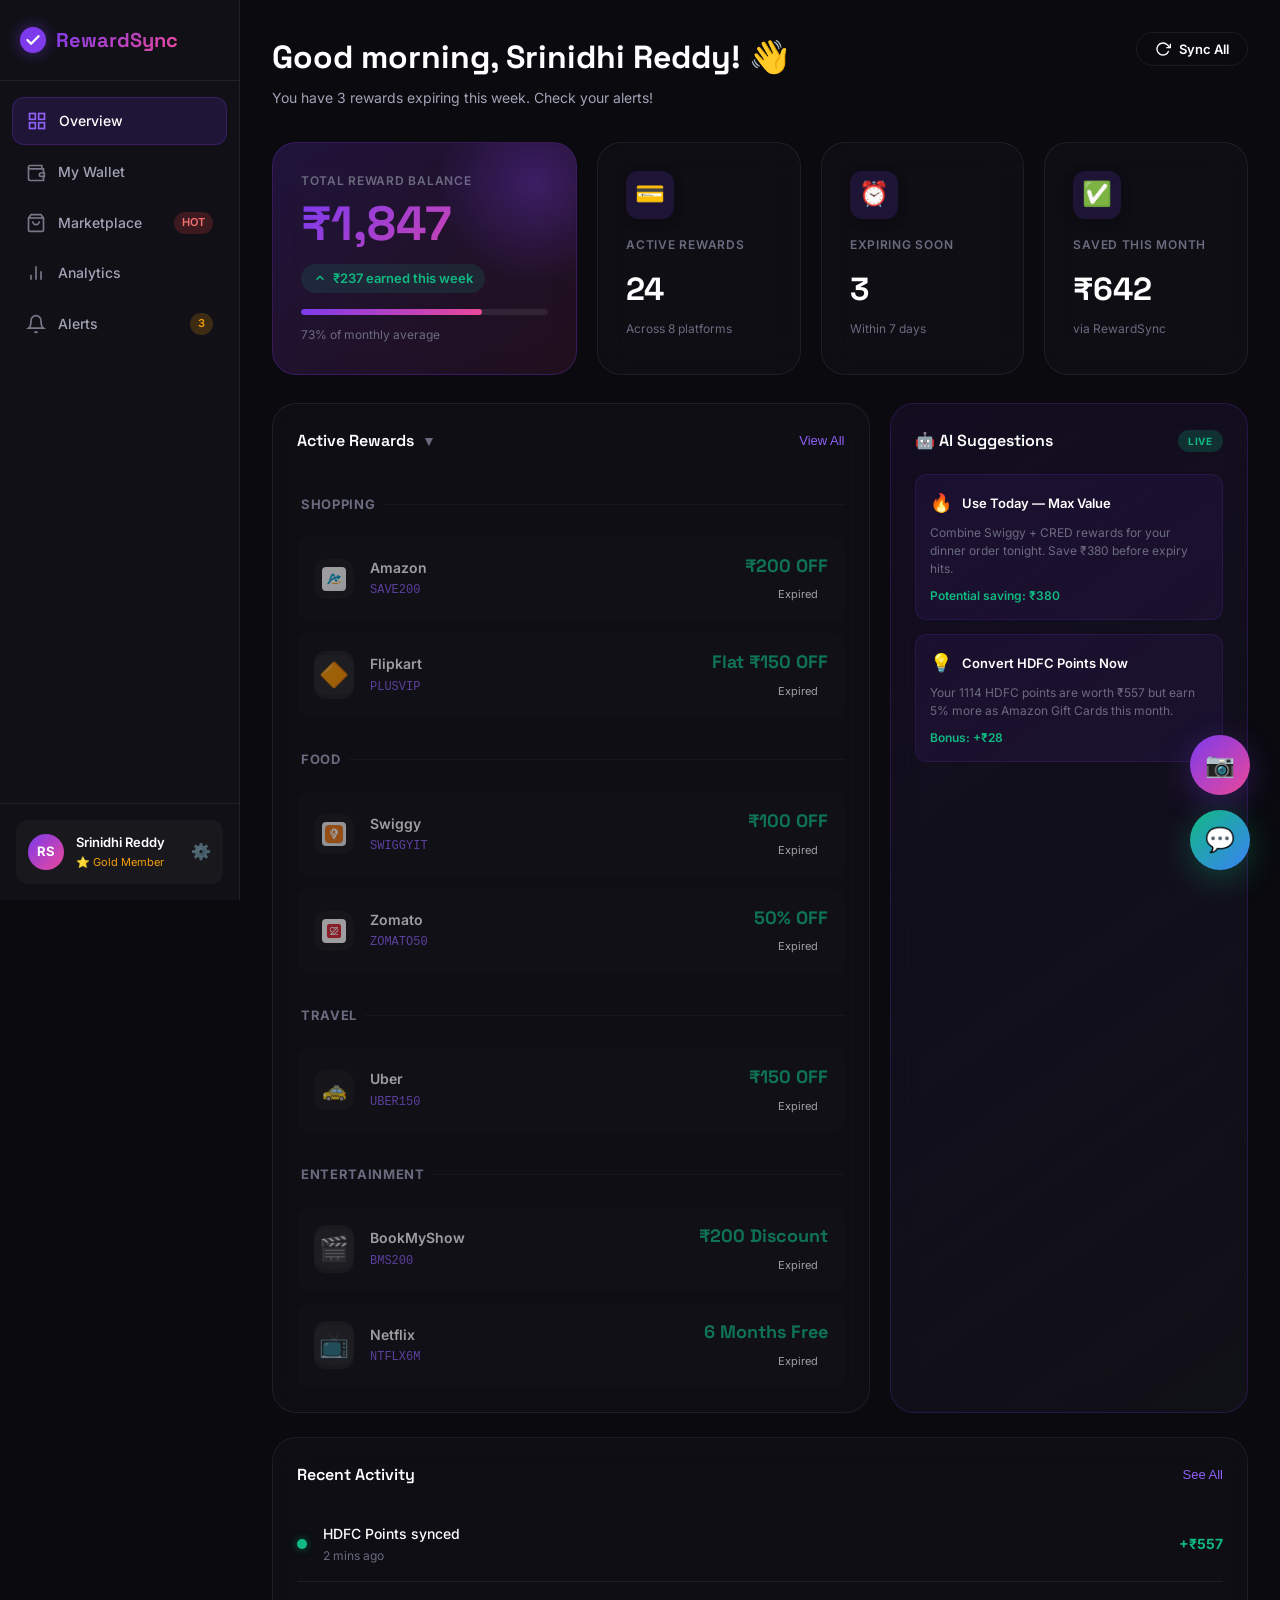
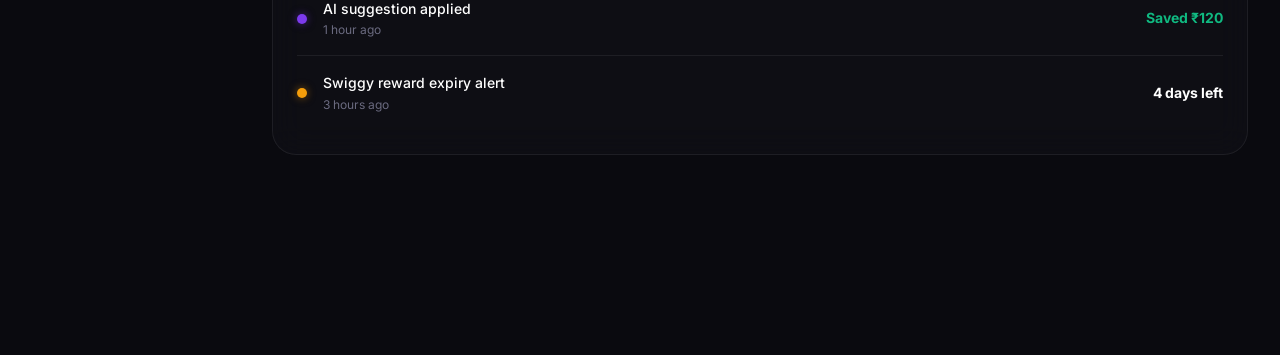
==== commit f7ea3e52: "Add files via upload" ====
--- a/dashboard.html
+++ b/dashboard.html
@@ -39,10 +39,6 @@
         <svg width="20" height="20" viewBox="0 0 24 24" fill="none" stroke="currentColor" stroke-width="2"><path d="M21 12V7H5a2 2 0 0 1 0-4h14v4"/><path d="M3 5v14a2 2 0 0 0 2 2h16v-5"/><path d="M18 12a2 2 0 0 0 0 4h4v-4z"/></svg>
         My Wallet
       </a>
-      <a href="#categories" class="nav-item" data-page="categories">
-        <svg width="20" height="20" viewBox="0 0 24 24" fill="none" stroke="currentColor" stroke-width="2"><path d="M4 9h16M4 15h16M10 3L8 21M16 3l-2 18"/></svg>
-        Browse Categories
-      </a>
 
       <a href="#marketplace" class="nav-item" data-page="marketplace">
         <svg width="20" height="20" viewBox="0 0 24 24" fill="none" stroke="currentColor" stroke-width="2"><path d="M6 2L3 6v14a2 2 0 0 0 2 2h14a2 2 0 0 0 2-2V6l-3-4z"/><line x1="3" y1="6" x2="21" y2="6"/><path d="M16 10a4 4 0 0 1-8 0"/></svg>
@@ -245,17 +241,6 @@
 
       <div class="categories-grid" id="categoriesGrid">
         <!-- Populated by JS -->
-      </div>
-    <!-- ===== CATEGORIES PAGE ===== -->
-    <div class="page" id="page-categories">
-      <div class="page-header">
-        <div>
-          <h1 class="page-title">Rewards by Sector</h1>
-          <p class="page-subtitle">Your active coupons organized by category</p>
-        </div>
-      </div>
-      <div id="categoriesList" class="categories-grid">
-        <!-- Segregated Sectors Populated by JS -->
       </div>
     </div>
 
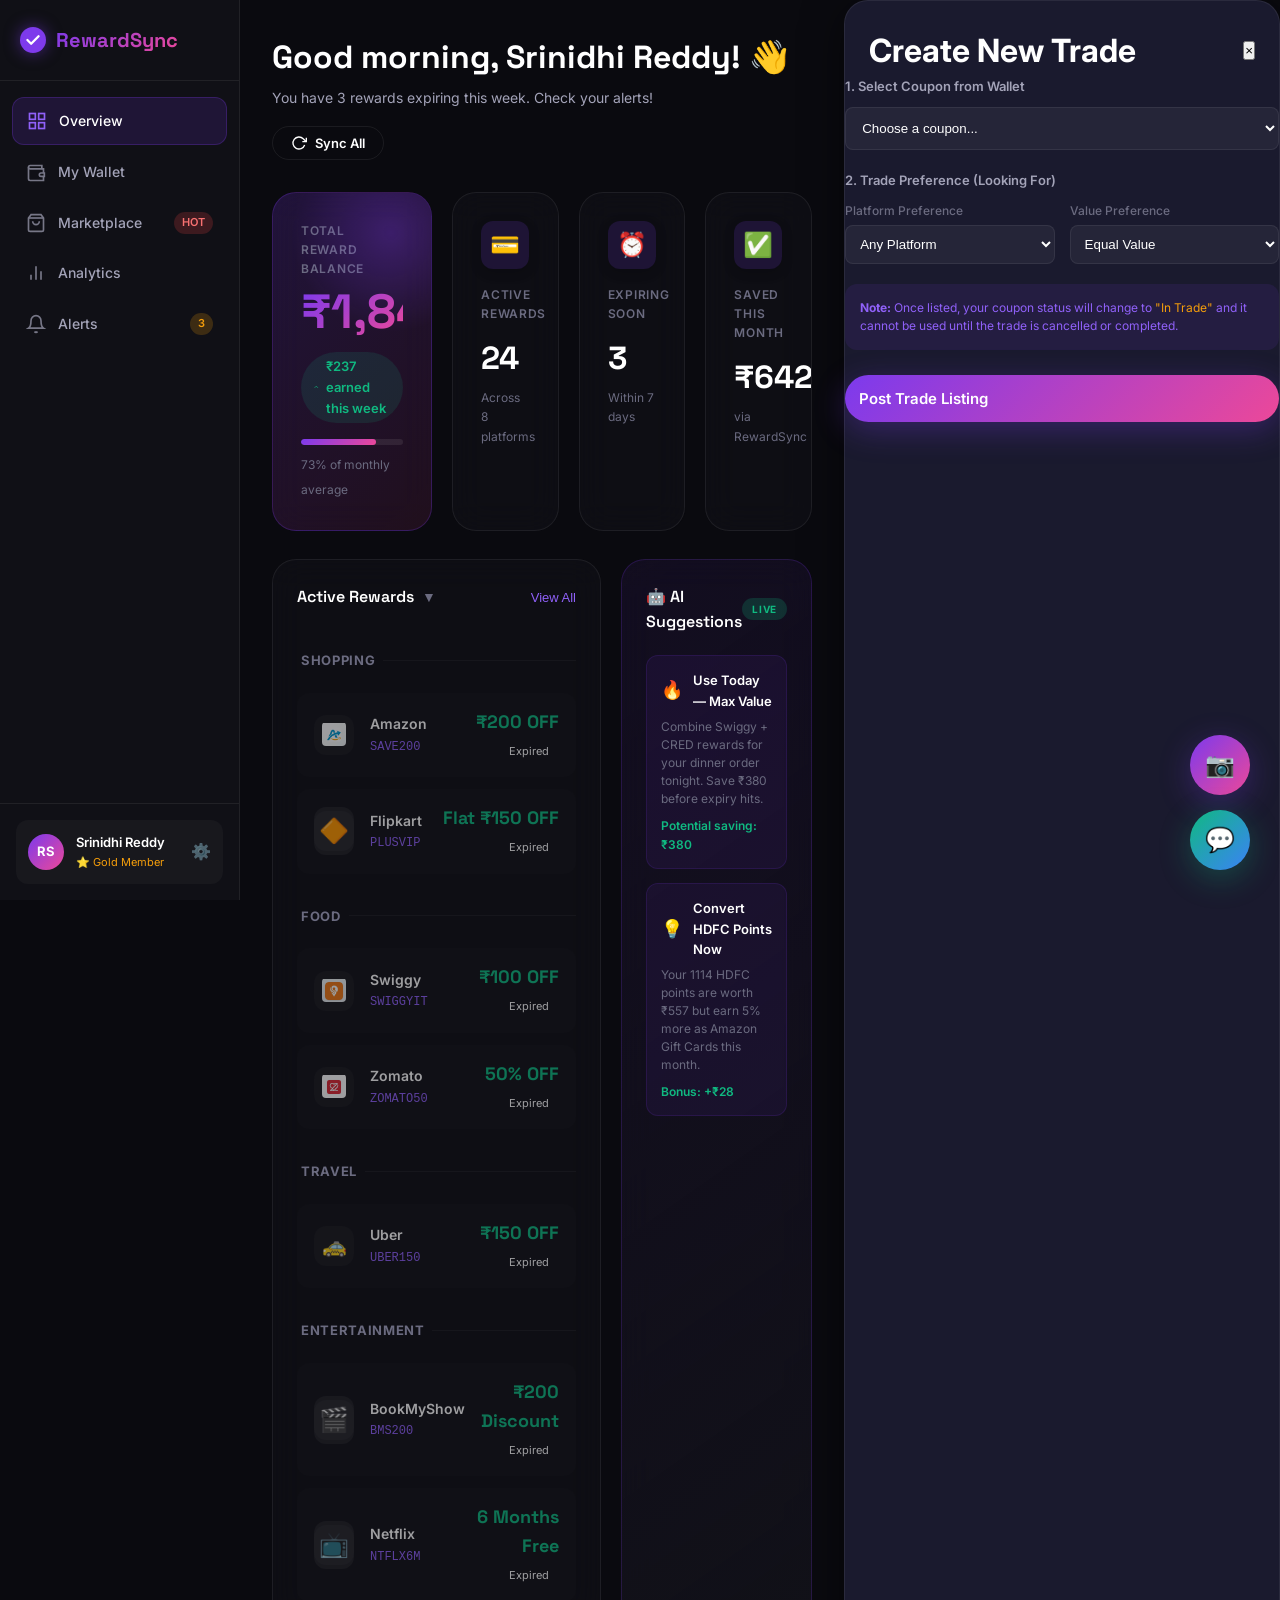
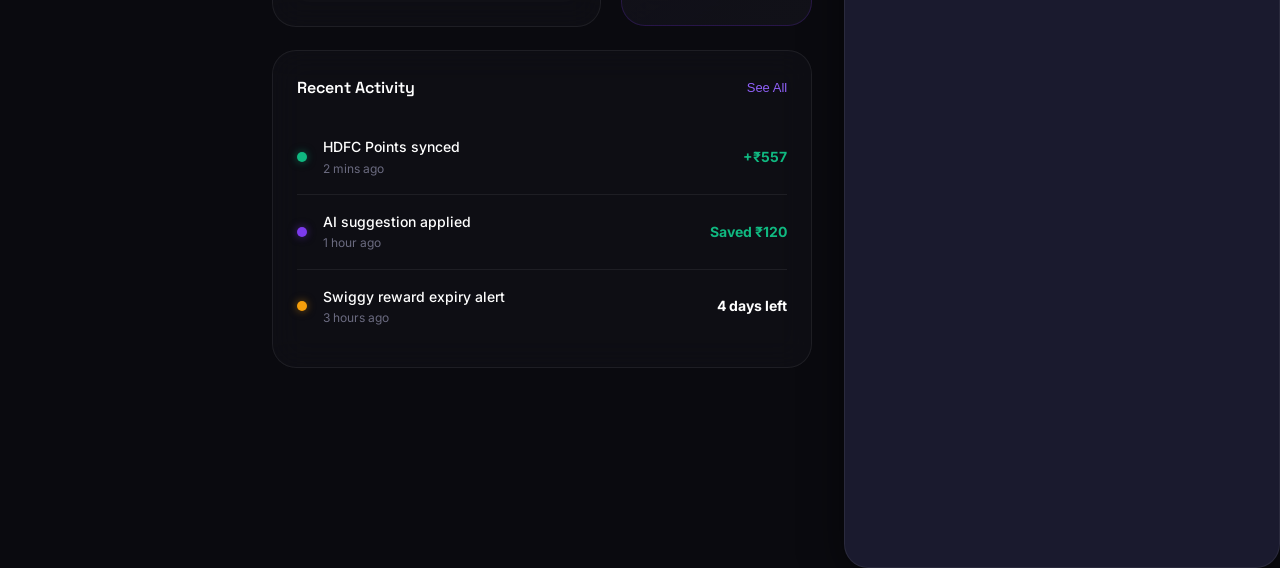
==== commit 79ce769f: "Add files via upload" ====
--- a/dashboard.html
+++ b/dashboard.html
@@ -250,26 +250,27 @@
       <div class="page-header">
         <div>
           <h1 class="page-title">Reward Marketplace</h1>
-          <p class="page-subtitle">Trade and exchange coupons with other users</p>
-        </div>
-        <button class="btn btn-primary btn-sm" id="listRewardBtn">+ List My Reward</button>
+          <p class="page-subtitle">Safe & Secure peer-to-peer coupon exchange</p>
+        </div>
+        <button class="btn btn-primary" id="createTradeBtn">
+          <svg width="18" height="18" viewBox="0 0 24 24" fill="none" stroke="currentColor" stroke-width="2" style="margin-right:8px"><path d="M12 5v14M5 12h14"/></svg>
+          Create Trade Listing
+        </button>
+      </div>
+
+      <div class="mp-tabs" style="display:flex; gap:20px; border-bottom:1px solid var(--border); margin-bottom:25px; padding-bottom:10px">
+        <button class="mp-tab active" data-tab="available" style="background:none; border:none; color:var(--text-primary); cursor:pointer; font-weight:600; font-family:var(--font-body); padding-bottom:10px; border-bottom:2px solid var(--purple-main)">Available Trades</button>
+        <button class="mp-tab" data-tab="my-trades" style="background:none; border:none; color:var(--text-muted); cursor:pointer; font-weight:500; font-family:var(--font-body); padding-bottom:10px">My Trade Requests</button>
+        <button class="mp-tab" data-tab="completed" style="background:none; border:none; color:var(--text-muted); cursor:pointer; font-weight:500; font-family:var(--font-body); padding-bottom:10px">Completed Trades</button>
       </div>
 
       <div class="mp-search-bar">
         <svg width="20" height="20" viewBox="0 0 24 24" fill="none" stroke="currentColor" stroke-width="2"><circle cx="11" cy="11" r="8"/><line x1="21" y1="21" x2="16.65" y2="16.65"/></svg>
-        <input type="text" id="mpSearch" placeholder="Search rewards (e.g. Swiggy, Amazon...)"/>
-      </div>
-
-      <div class="mp-filters">
-        <button class="filter-btn active" data-filter="all">All</button>
-        <button class="filter-btn" data-filter="food">🍔 Food</button>
-        <button class="filter-btn" data-filter="shopping">🛒 Shopping</button>
-        <button class="filter-btn" data-filter="travel">✈️ Travel</button>
-        <button class="filter-btn" data-filter="entertainment">🎬 Entertainment</button>
+        <input type="text" id="mpSearch" placeholder="Search by platform or value..."/>
       </div>
 
       <div class="marketplace-grid" id="marketplaceGrid">
-        <!-- Populated by JS -->
+        <!-- Listings will be populated by JS -->
       </div>
     </div>
 
@@ -476,6 +477,57 @@
     </div>
   </div>
 
+  <!-- ===== CREATE TRADE MODAL ===== -->
+  <div class="modal" id="createTradeModal">
+    <div class="modal-content" style="max-width: 500px">
+      <div class="modal-header">
+        <h1 class="modal-title">Create New Trade</h1>
+        <button class="close-modal" id="closeTradeModal">&times;</button>
+      </div>
+      <form id="createTradeForm">
+        <div class="form-group" style="margin-bottom:20px">
+          <label class="form-label" style="display:block; margin-bottom:10px; font-weight:600">1. Select Coupon from Wallet</label>
+          <select id="tradeCouponSelect" class="form-input" style="width:100%; padding:12px; border-radius:8px; background:rgba(255,255,255,0.05); border:1px solid var(--border); color:white" required>
+            <option value="" disabled selected>Choose a coupon...</option>
+            <!-- Populated by JS -->
+          </select>
+        </div>
+
+        <div class="form-group" style="margin-bottom:20px">
+          <label class="form-label" style="display:block; margin-bottom:10px; font-weight:600">2. Trade Preference (Looking For)</label>
+          <div style="display:grid; grid-template-columns:1fr 1fr; gap:15px">
+            <div>
+              <label style="font-size:12px; color:var(--text-muted); display:block; margin-bottom:5px">Platform Preference</label>
+              <select id="reqPlatform" class="form-input" style="width:100%; padding:10px; border-radius:8px; background:rgba(255,255,255,0.05); border:1px solid var(--border); color:white">
+                <option value="Any">Any Platform</option>
+                <option value="Amazon">Amazon</option>
+                <option value="Swiggy">Swiggy</option>
+                <option value="Zomato">Zomato</option>
+                <option value="Flipkart">Flipkart</option>
+              </select>
+            </div>
+            <div>
+              <label style="font-size:12px; color:var(--text-muted); display:block; margin-bottom:5px">Value Preference</label>
+              <select id="reqValue" class="form-input" style="width:100%; padding:10px; border-radius:8px; background:rgba(255,255,255,0.05); border:1px solid var(--border); color:white">
+                <option value="Equal">Equal Value</option>
+                <option value="Any">Any Value</option>
+                <option value="Higher">Higher Value</option>
+              </select>
+            </div>
+          </div>
+        </div>
+
+        <div style="background:rgba(124,58,237,0.1); padding:15px; border-radius:12px; margin-bottom:25px; border:1px dashed var(--purple-main)">
+          <p style="font-size:12px; color:var(--purple-light); line-height:1.5; margin:0">
+            <strong>Note:</strong> Once listed, your coupon status will change to <span style="color:var(--yellow)">"In Trade"</span> and it cannot be used until the trade is cancelled or completed.
+          </p>
+        </div>
+
+        <button type="submit" class="btn btn-primary" style="width:100%; padding:14px">Post Trade Listing</button>
+      </form>
+    </div>
+  </div>
+
   <!-- Toast -->
   <div class="toast-container" id="toastContainer"></div>
 
@@ -500,6 +552,7 @@
   <script src="https://www.gstatic.com/firebasejs/9.22.1/firebase-app-compat.js"></script>
   <script src="https://www.gstatic.com/firebasejs/9.22.1/firebase-auth-compat.js"></script>
   <script src="https://www.gstatic.com/firebasejs/9.22.1/firebase-firestore-compat.js"></script>
+  <script src="https://www.gstatic.com/firebasejs/9.22.1/firebase-messaging-compat.js"></script>
   
   <!-- Firebase Configuration -->
   <script src="js/firebase_config.js"></script>
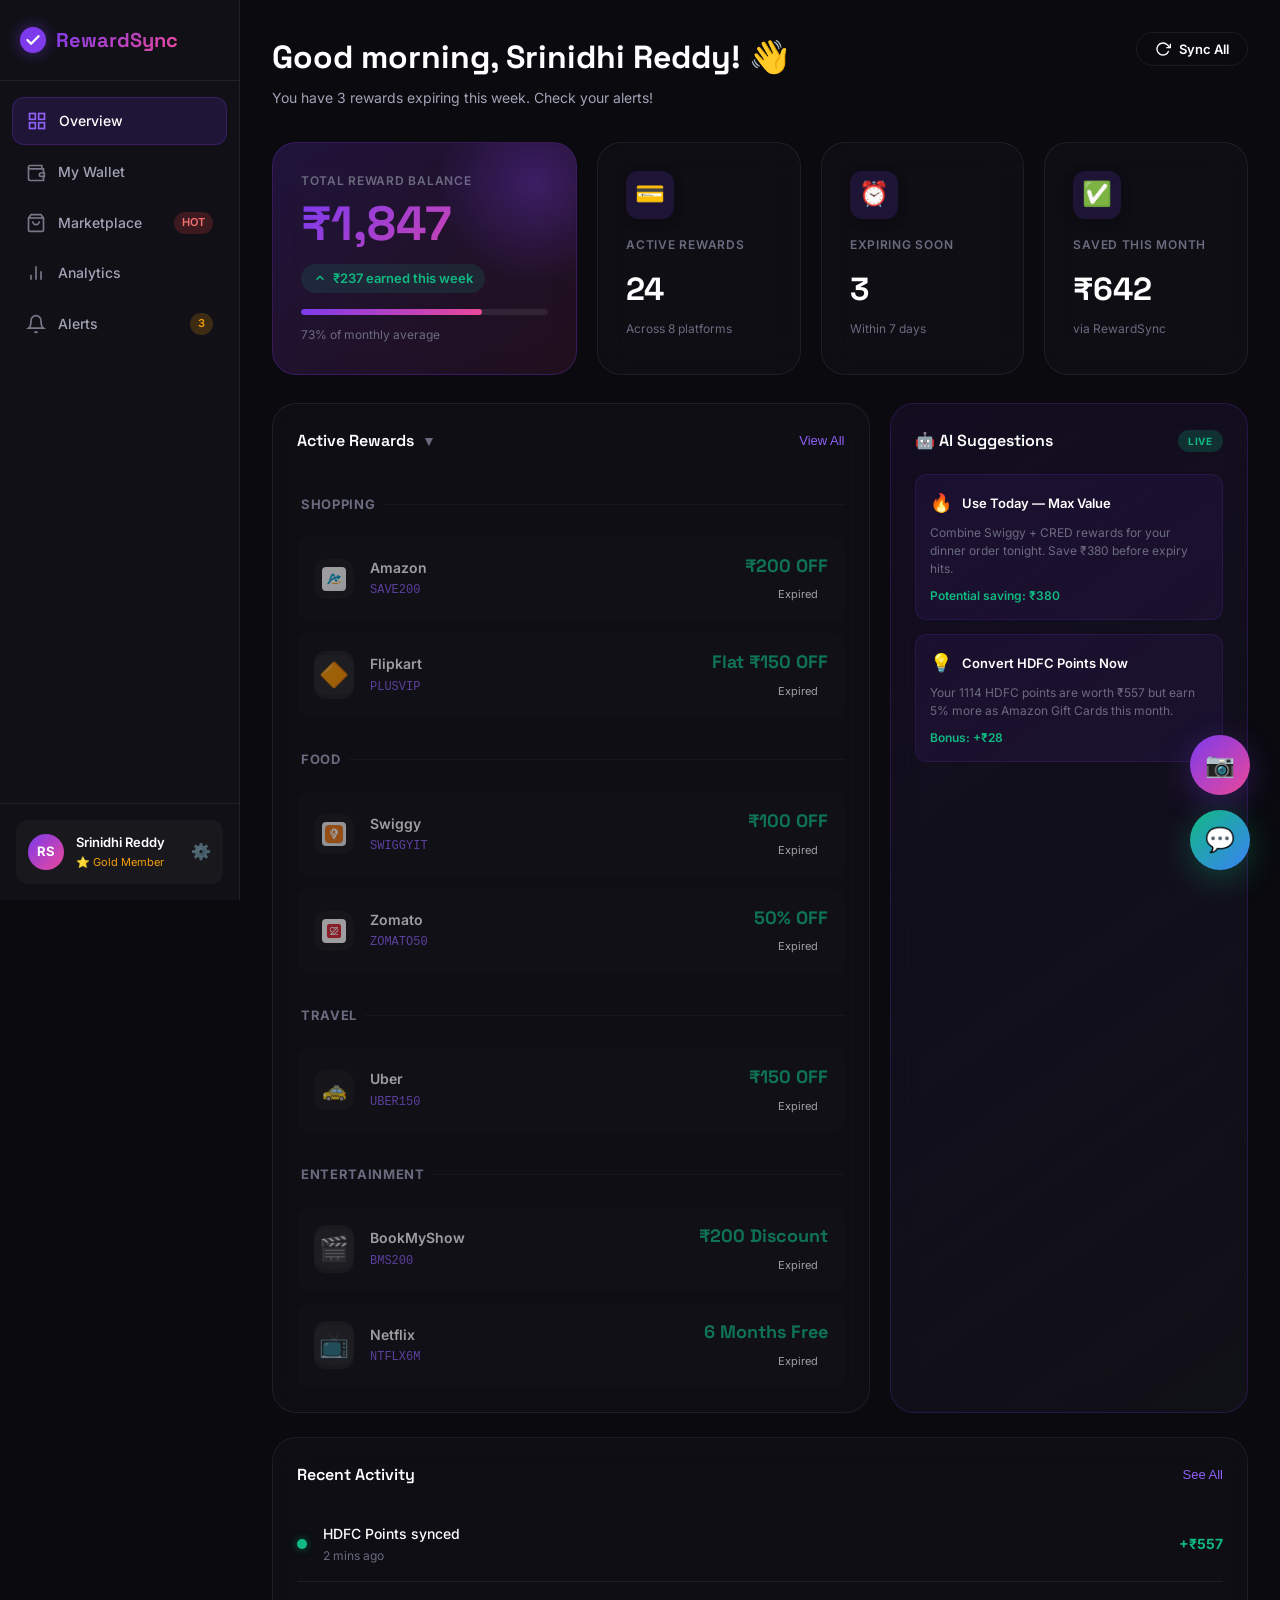
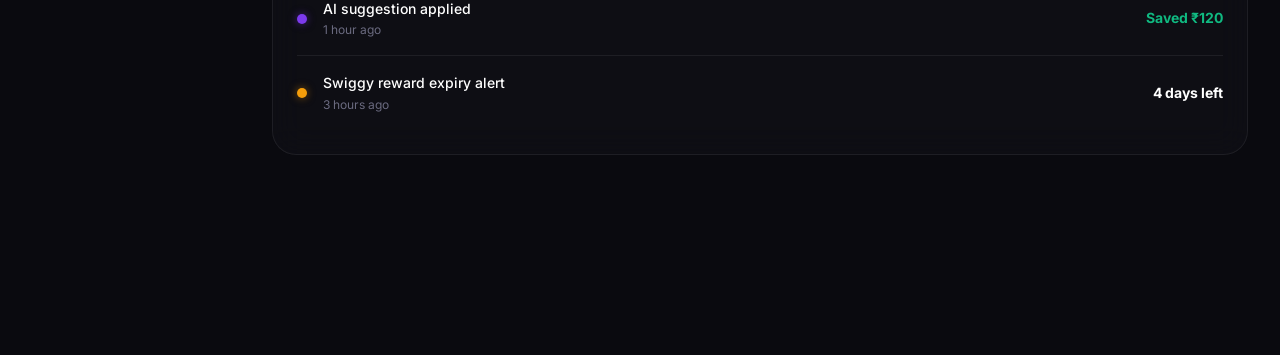
==== commit bfbbfee9: "Add files via upload" ====
--- a/dashboard.html
+++ b/dashboard.html
@@ -250,28 +250,104 @@
       <div class="page-header">
         <div>
           <h1 class="page-title">Reward Marketplace</h1>
-          <p class="page-subtitle">Safe & Secure peer-to-peer coupon exchange</p>
-        </div>
-        <button class="btn btn-primary" id="createTradeBtn">
-          <svg width="18" height="18" viewBox="0 0 24 24" fill="none" stroke="currentColor" stroke-width="2" style="margin-right:8px"><path d="M12 5v14M5 12h14"/></svg>
-          Create Trade Listing
-        </button>
-      </div>
-
-      <div class="mp-tabs" style="display:flex; gap:20px; border-bottom:1px solid var(--border); margin-bottom:25px; padding-bottom:10px">
-        <button class="mp-tab active" data-tab="available" style="background:none; border:none; color:var(--text-primary); cursor:pointer; font-weight:600; font-family:var(--font-body); padding-bottom:10px; border-bottom:2px solid var(--purple-main)">Available Trades</button>
-        <button class="mp-tab" data-tab="my-trades" style="background:none; border:none; color:var(--text-muted); cursor:pointer; font-weight:500; font-family:var(--font-body); padding-bottom:10px">My Trade Requests</button>
-        <button class="mp-tab" data-tab="completed" style="background:none; border:none; color:var(--text-muted); cursor:pointer; font-weight:500; font-family:var(--font-body); padding-bottom:10px">Completed Trades</button>
-      </div>
-
-      <div class="mp-search-bar">
-        <svg width="20" height="20" viewBox="0 0 24 24" fill="none" stroke="currentColor" stroke-width="2"><circle cx="11" cy="11" r="8"/><line x1="21" y1="21" x2="16.65" y2="16.65"/></svg>
-        <input type="text" id="mpSearch" placeholder="Search by platform or value..."/>
-      </div>
-
-      <div class="marketplace-grid" id="marketplaceGrid">
-        <!-- Listings will be populated by JS -->
-      </div>
+          <p class="page-subtitle">Premium Peer-to-Peer Reward Exchange</p>
+        </div>
+      </div>
+
+      <!-- NEW: Market Hero Stats -->
+      <div class="mp-hero-stats" style="display:grid; grid-template-columns:repeat(3, 1fr); gap:15px; margin-bottom:25px">
+        <div class="stat-card" style="background:linear-gradient(135deg, rgba(124,58,237,0.1), rgba(124,58,237,0.05)); border:1px solid rgba(124,58,237,0.2); padding:15px; border-radius:15px; display:flex; align-items:center; gap:12px">
+          <div style="width:40px; height:40px; border-radius:10px; background:rgba(124,58,237,0.2); display:flex; align-items:center; justify-content:center">
+             <svg width="20" height="20" viewBox="0 0 24 24" fill="none" stroke="var(--purple-light)" stroke-width="2"><path d="M7 11V7a5 5 0 0 1 10 0v4"/><rect x="3" y="11" width="18" height="11" rx="2" ry="2"/></svg>
+          </div>
+          <div>
+            <p style="font-size:11px; color:var(--text-muted); margin:0">Total Volume</p>
+            <h4 style="font-size:18px; color:white; margin:0">₹12.5M+</h4>
+          </div>
+        </div>
+        <div class="stat-card" style="background:linear-gradient(135deg, rgba(16,185,129,0.1), rgba(16,185,129,0.05)); border:1px solid rgba(16,185,129,0.2); padding:15px; border-radius:15px; display:flex; align-items:center; gap:12px">
+          <div style="width:40px; height:40px; border-radius:10px; background:rgba(16,185,129,0.2); display:flex; align-items:center; justify-content:center">
+             <svg width="20" height="20" viewBox="0 0 24 24" fill="none" stroke="#34d399" stroke-width="2"><path d="M12 20V10"/><path d="M18 20V4"/><path d="M6 20v-4"/></svg>
+          </div>
+          <div>
+            <p style="font-size:11px; color:var(--text-muted); margin:0">Best Rate</p>
+            <h4 style="font-size:18px; color:white; margin:0">1:1.1</h4>
+          </div>
+        </div>
+        <div class="stat-card" style="background:linear-gradient(135deg, rgba(245,158,11,0.1), rgba(245,158,11,0.05)); border:1px solid rgba(245,158,11,0.2); padding:15px; border-radius:15px; display:flex; align-items:center; gap:12px">
+          <div style="width:40px; height:40px; border-radius:10px; background:rgba(245,158,11,0.2); display:flex; align-items:center; justify-content:center">
+             <svg width="20" height="20" viewBox="0 0 24 24" fill="none" stroke="#fbbf24" stroke-width="2"><path d="M13 2L3 14h9l-1 8 10-12h-9l1-8z"/></svg>
+          </div>
+          <div>
+            <p style="font-size:11px; color:var(--text-muted); margin:0">Active Deals</p>
+            <h4 id="activeDealsCount" style="font-size:18px; color:white; margin:0">--</h4>
+          </div>
+        </div>
+      </div>
+
+      <!-- NEW: PREMIUM TABS -->
+      <div class="mp-tabs" style="display:flex; background:rgba(255,255,255,0.03); border-radius:12px; padding:6px; gap:6px; margin-bottom:25px">
+        <button class="mp-tab active" data-tab="exchange" style="flex:1; padding:10px; border:none; border-radius:8px; cursor:pointer; background:var(--purple-main); color:white; font-weight:600; font-size:14px">Exchange</button>
+        <button class="mp-tab" data-tab="trending" style="flex:1; padding:10px; border:none; border-radius:8px; cursor:pointer; background:none; color:var(--text-muted); font-weight:500; font-size:14px">Trending</button>
+        <button class="mp-tab" data-tab="history" style="flex:1; padding:10px; border:none; border-radius:8px; cursor:pointer; background:none; color:var(--text-muted); font-weight:500; font-size:14px">History</button>
+      </div>
+
+      <!-- EXCHANGE TAB CONTENT -->
+      <div id="tab-exchange" class="mp-tab-content">
+        <div class="content-card" style="margin-bottom:20px; border:1px solid rgba(124,58,237,0.2)">
+          <div class="card-header" style="display:flex; justify-content:space-between; align-items:center">
+            <h3 style="display:flex; align-items:center; gap:8px"><svg width="18" height="18" viewBox="0 0 24 24" fill="none" stroke="var(--purple-main)" stroke-width="2"><path d="M20 12V8H6a2 2 0 0 1-2-2c0-1.1.9-2 2-2h12v4"/><path d="M4 6v12c0 1.1.9 2 2 2h14v-4"/><rect x="14" y="11" width="8" height="6" rx="2"/></svg> Select Reward to Exchange</h3>
+            <span style="font-size:12px; color:var(--text-muted)">Min. Value: ₹50</span>
+          </div>
+          <div id="exchangeableRewards" style="padding:15px; display:grid; grid-template-columns:repeat(auto-fill, minmax(280px, 1fr)); gap:12px">
+             <!-- Populated by JS -->
+          </div>
+        </div>
+
+        <div class="card-header" style="margin-bottom:15px; display:flex; justify-content:space-between; align-items:center">
+          <h3 style="margin:0; font-size:16px">Available Exchange Rates</h3>
+          <span class="badge badge-secondary" style="font-size:10px">Live Updates</span>
+        </div>
+        <div id="exchangeOffers" style="display:flex; flex-direction:column; gap:12px">
+           <!-- Populated by JS -->
+        </div>
+      </div>
+
+      <!-- TRENDING TAB CONTENT -->
+      <div id="tab-trending" class="mp-tab-content" style="display:none">
+        <div class="content-card">
+          <div class="card-header">
+            <h3>Trending Exchange Pairs</h3>
+          </div>
+          <div id="trendingGrid" style="padding:15px; display:flex; flex-direction:column; gap:12px">
+             <!-- Mock Trending Rows -->
+          </div>
+        </div>
+        
+        <div style="display:grid; grid-template-columns:1fr 1fr; gap:20px; margin-top:20px">
+          <div class="content-card">
+            <div class="card-header"><h4>Top Gainers</h4></div>
+            <div id="topGainers" style="padding:15px"></div>
+          </div>
+          <div class="content-card">
+            <div class="card-header"><h4>Most Traded</h4></div>
+            <div id="mostTraded" style="padding:15px"></div>
+          </div>
+        </div>
+      </div>
+
+      <!-- HISTORY TAB CONTENT -->
+      <div id="tab-history" class="mp-tab-content" style="display:none">
+        <div class="content-card">
+          <div class="card-header">
+            <h3>Your Exchange History</h3>
+          </div>
+          <div id="exchangeHistory" style="padding:15px; display:flex; flex-direction:column; gap:12px">
+             <!-- Populated by JS -->
+          </div>
+        </div>
+      </div>
+
     </div>
 
     <!-- ===== ANALYTICS PAGE ===== -->
@@ -477,56 +553,7 @@
     </div>
   </div>
 
-  <!-- ===== CREATE TRADE MODAL ===== -->
-  <div class="modal" id="createTradeModal">
-    <div class="modal-content" style="max-width: 500px">
-      <div class="modal-header">
-        <h1 class="modal-title">Create New Trade</h1>
-        <button class="close-modal" id="closeTradeModal">&times;</button>
-      </div>
-      <form id="createTradeForm">
-        <div class="form-group" style="margin-bottom:20px">
-          <label class="form-label" style="display:block; margin-bottom:10px; font-weight:600">1. Select Coupon from Wallet</label>
-          <select id="tradeCouponSelect" class="form-input" style="width:100%; padding:12px; border-radius:8px; background:rgba(255,255,255,0.05); border:1px solid var(--border); color:white" required>
-            <option value="" disabled selected>Choose a coupon...</option>
-            <!-- Populated by JS -->
-          </select>
-        </div>
-
-        <div class="form-group" style="margin-bottom:20px">
-          <label class="form-label" style="display:block; margin-bottom:10px; font-weight:600">2. Trade Preference (Looking For)</label>
-          <div style="display:grid; grid-template-columns:1fr 1fr; gap:15px">
-            <div>
-              <label style="font-size:12px; color:var(--text-muted); display:block; margin-bottom:5px">Platform Preference</label>
-              <select id="reqPlatform" class="form-input" style="width:100%; padding:10px; border-radius:8px; background:rgba(255,255,255,0.05); border:1px solid var(--border); color:white">
-                <option value="Any">Any Platform</option>
-                <option value="Amazon">Amazon</option>
-                <option value="Swiggy">Swiggy</option>
-                <option value="Zomato">Zomato</option>
-                <option value="Flipkart">Flipkart</option>
-              </select>
-            </div>
-            <div>
-              <label style="font-size:12px; color:var(--text-muted); display:block; margin-bottom:5px">Value Preference</label>
-              <select id="reqValue" class="form-input" style="width:100%; padding:10px; border-radius:8px; background:rgba(255,255,255,0.05); border:1px solid var(--border); color:white">
-                <option value="Equal">Equal Value</option>
-                <option value="Any">Any Value</option>
-                <option value="Higher">Higher Value</option>
-              </select>
-            </div>
-          </div>
-        </div>
-
-        <div style="background:rgba(124,58,237,0.1); padding:15px; border-radius:12px; margin-bottom:25px; border:1px dashed var(--purple-main)">
-          <p style="font-size:12px; color:var(--purple-light); line-height:1.5; margin:0">
-            <strong>Note:</strong> Once listed, your coupon status will change to <span style="color:var(--yellow)">"In Trade"</span> and it cannot be used until the trade is cancelled or completed.
-          </p>
-        </div>
-
-        <button type="submit" class="btn btn-primary" style="width:100%; padding:14px">Post Trade Listing</button>
-      </form>
-    </div>
-  </div>
+  <!-- Create Trade Modal removed as per user request -->
 
   <!-- Toast -->
   <div class="toast-container" id="toastContainer"></div>
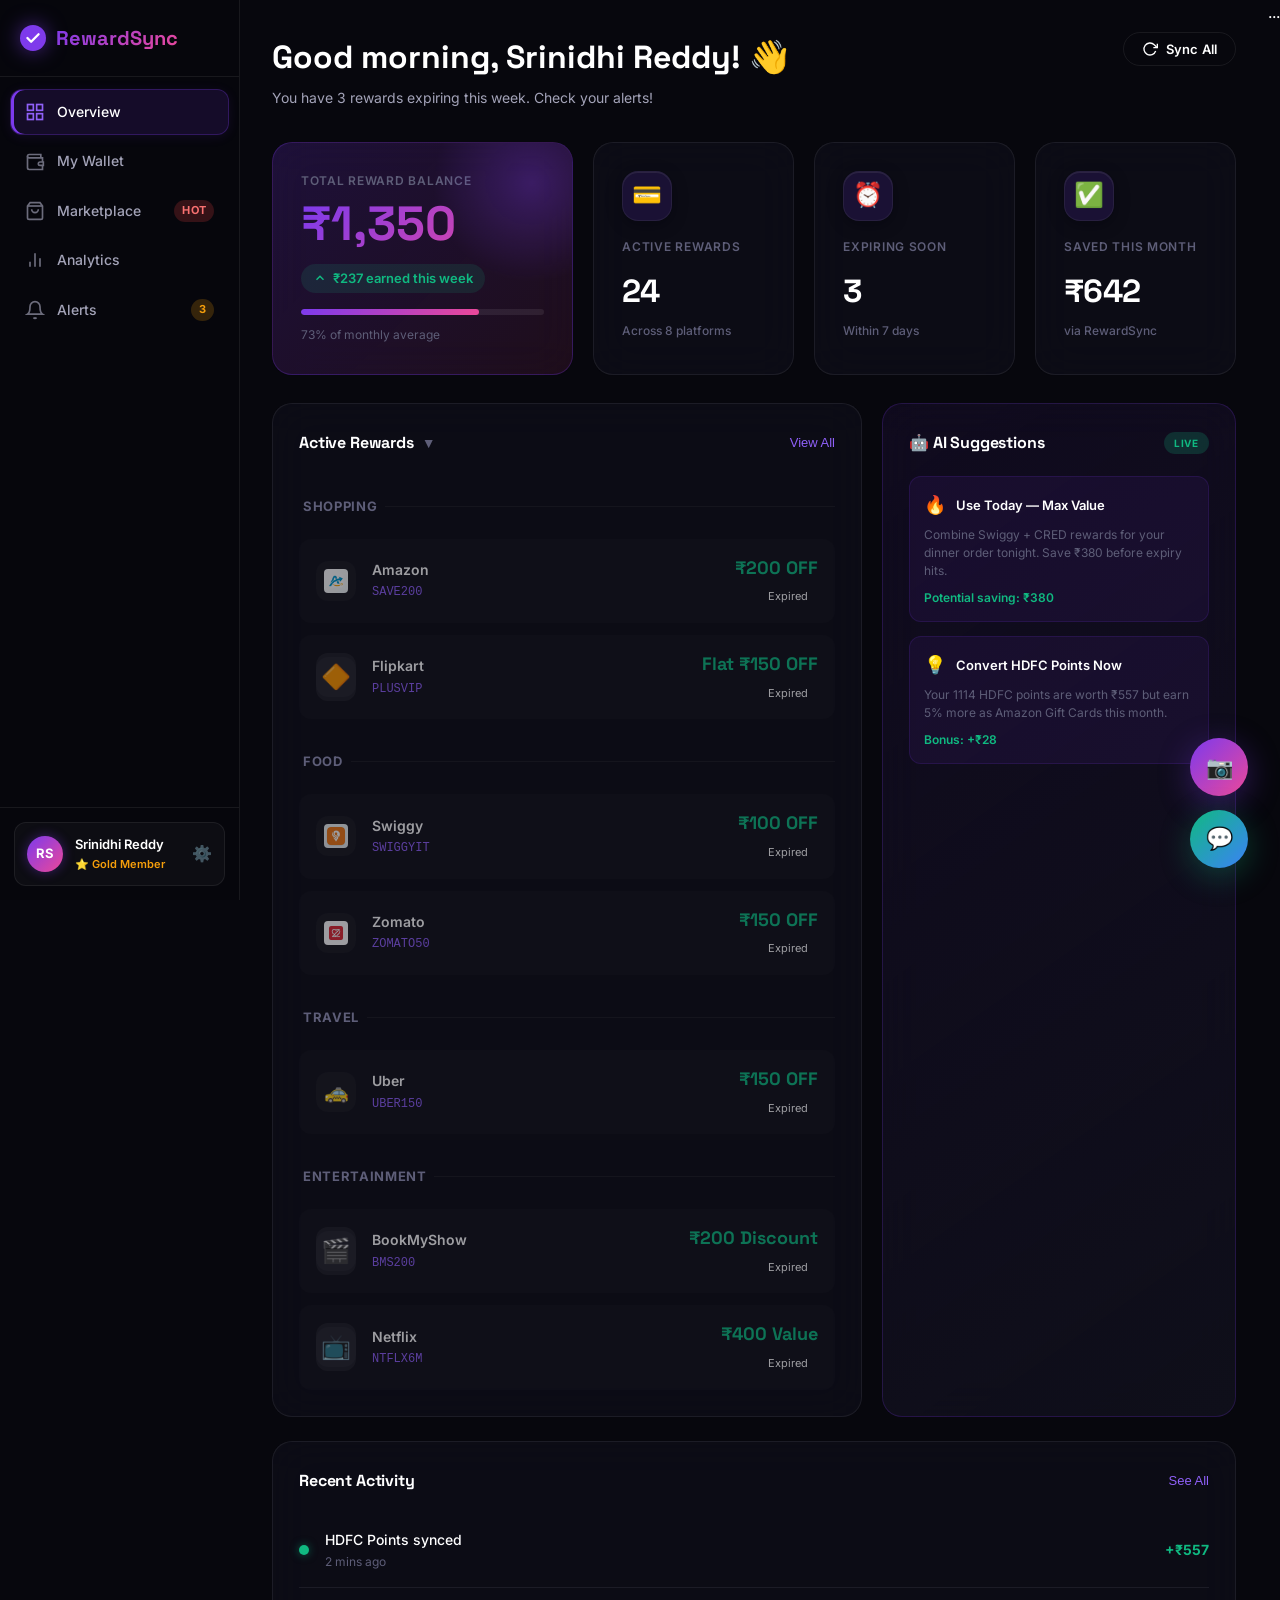
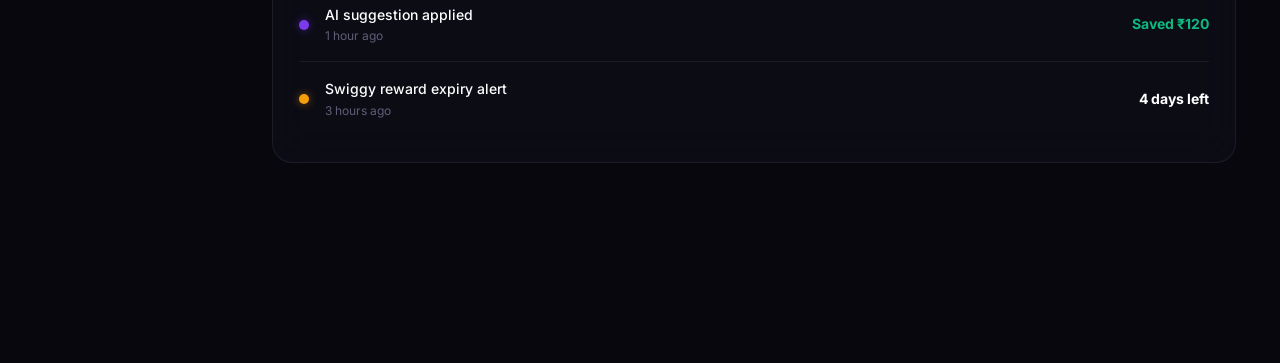
==== commit 2253fbcc: "Add files via upload" ====
--- a/dashboard.html
+++ b/dashboard.html
@@ -255,41 +255,41 @@
       </div>
 
       <!-- NEW: Market Hero Stats -->
-      <div class="mp-hero-stats" style="display:grid; grid-template-columns:repeat(3, 1fr); gap:15px; margin-bottom:25px">
-        <div class="stat-card" style="background:linear-gradient(135deg, rgba(124,58,237,0.1), rgba(124,58,237,0.05)); border:1px solid rgba(124,58,237,0.2); padding:15px; border-radius:15px; display:flex; align-items:center; gap:12px">
-          <div style="width:40px; height:40px; border-radius:10px; background:rgba(124,58,237,0.2); display:flex; align-items:center; justify-content:center">
+      <div class="mp-hero-stats">
+        <div class="mp-stat-card" style="background:linear-gradient(135deg, rgba(124,58,237,0.1), rgba(124,58,237,0.05)); border-color:rgba(124,58,237,0.2)">
+          <div class="mp-stat-icon" style="background:rgba(124,58,237,0.2)">
              <svg width="20" height="20" viewBox="0 0 24 24" fill="none" stroke="var(--purple-light)" stroke-width="2"><path d="M7 11V7a5 5 0 0 1 10 0v4"/><rect x="3" y="11" width="18" height="11" rx="2" ry="2"/></svg>
           </div>
           <div>
-            <p style="font-size:11px; color:var(--text-muted); margin:0">Total Volume</p>
-            <h4 style="font-size:18px; color:white; margin:0">₹12.5M+</h4>
-          </div>
-        </div>
-        <div class="stat-card" style="background:linear-gradient(135deg, rgba(16,185,129,0.1), rgba(16,185,129,0.05)); border:1px solid rgba(16,185,129,0.2); padding:15px; border-radius:15px; display:flex; align-items:center; gap:12px">
-          <div style="width:40px; height:40px; border-radius:10px; background:rgba(16,185,129,0.2); display:flex; align-items:center; justify-content:center">
+            <p class="mp-stat-label">Total Volume</p>
+            <h4 class="mp-stat-value">₹12.5M+</h4>
+          </div>
+        </div>
+        <div class="mp-stat-card" style="background:linear-gradient(135deg, rgba(16,185,129,0.1), rgba(16,185,129,0.05)); border-color:rgba(16,185,129,0.2)">
+          <div class="mp-stat-icon" style="background:rgba(16,185,129,0.2)">
              <svg width="20" height="20" viewBox="0 0 24 24" fill="none" stroke="#34d399" stroke-width="2"><path d="M12 20V10"/><path d="M18 20V4"/><path d="M6 20v-4"/></svg>
           </div>
           <div>
-            <p style="font-size:11px; color:var(--text-muted); margin:0">Best Rate</p>
-            <h4 style="font-size:18px; color:white; margin:0">1:1.1</h4>
-          </div>
-        </div>
-        <div class="stat-card" style="background:linear-gradient(135deg, rgba(245,158,11,0.1), rgba(245,158,11,0.05)); border:1px solid rgba(245,158,11,0.2); padding:15px; border-radius:15px; display:flex; align-items:center; gap:12px">
-          <div style="width:40px; height:40px; border-radius:10px; background:rgba(245,158,11,0.2); display:flex; align-items:center; justify-content:center">
+            <p class="mp-stat-label">Best Rate</p>
+            <h4 class="mp-stat-value">1:1.1</h4>
+          </div>
+        </div>
+        <div class="mp-stat-card" style="background:linear-gradient(135deg, rgba(245,158,11,0.1), rgba(245,158,11,0.05)); border-color:rgba(245,158,11,0.2)">
+          <div class="mp-stat-icon" style="background:rgba(245,158,11,0.2)">
              <svg width="20" height="20" viewBox="0 0 24 24" fill="none" stroke="#fbbf24" stroke-width="2"><path d="M13 2L3 14h9l-1 8 10-12h-9l1-8z"/></svg>
           </div>
           <div>
-            <p style="font-size:11px; color:var(--text-muted); margin:0">Active Deals</p>
-            <h4 id="activeDealsCount" style="font-size:18px; color:white; margin:0">--</h4>
+            <p class="mp-stat-label">Active Deals</p>
+            <h4 id="activeDealsCount" class="mp-stat-value">--</h4>
           </div>
         </div>
       </div>
 
       <!-- NEW: PREMIUM TABS -->
-      <div class="mp-tabs" style="display:flex; background:rgba(255,255,255,0.03); border-radius:12px; padding:6px; gap:6px; margin-bottom:25px">
-        <button class="mp-tab active" data-tab="exchange" style="flex:1; padding:10px; border:none; border-radius:8px; cursor:pointer; background:var(--purple-main); color:white; font-weight:600; font-size:14px">Exchange</button>
-        <button class="mp-tab" data-tab="trending" style="flex:1; padding:10px; border:none; border-radius:8px; cursor:pointer; background:none; color:var(--text-muted); font-weight:500; font-size:14px">Trending</button>
-        <button class="mp-tab" data-tab="history" style="flex:1; padding:10px; border:none; border-radius:8px; cursor:pointer; background:none; color:var(--text-muted); font-weight:500; font-size:14px">History</button>
+      <div class="mp-tabs">
+        <button class="mp-tab active" data-tab="exchange">Exchange</button>
+        <button class="mp-tab" data-tab="trending">Trending</button>
+        <button class="mp-tab" data-tab="history">History</button>
       </div>
 
       <!-- EXCHANGE TAB CONTENT -->
@@ -299,8 +299,12 @@
             <h3 style="display:flex; align-items:center; gap:8px"><svg width="18" height="18" viewBox="0 0 24 24" fill="none" stroke="var(--purple-main)" stroke-width="2"><path d="M20 12V8H6a2 2 0 0 1-2-2c0-1.1.9-2 2-2h12v4"/><path d="M4 6v12c0 1.1.9 2 2 2h14v-4"/><rect x="14" y="11" width="8" height="6" rx="2"/></svg> Select Reward to Exchange</h3>
             <span style="font-size:12px; color:var(--text-muted)">Min. Value: ₹50</span>
           </div>
-          <div id="exchangeableRewards" style="padding:15px; display:grid; grid-template-columns:repeat(auto-fill, minmax(280px, 1fr)); gap:12px">
-             <!-- Populated by JS -->
+          <div id="p2pMarketplaceContainer" style="padding:15px; display:grid; grid-template-columns:repeat(auto-fill, minmax(320px, 1fr)); gap:18px">
+             <!-- Real P2P Listings Populated by JS -->
+             <div style="grid-column: 1/-1; text-align:center; padding:60px; color:var(--text-muted)">
+                <div class="btn-spinner" style="display:inline-block; margin-bottom:15px"><div class="spinner-ring"></div></div>
+                <p>Loading marketplace listings...</p>
+             </div>
           </div>
         </div>
 
@@ -387,44 +391,44 @@
           <div class="table-container" style="overflow-x:auto">
             <table style="width:100%; border-collapse:collapse; color:white; font-size:14px">
               <thead>
-                <tr style="border-bottom:1px solid var(--border); text-align:left">
-                  <th style="padding:12px">Platform</th>
-                  <th style="padding:12px">Redemption Rate</th>
-                  <th style="padding:12px">Avg. Saving</th>
-                  <th style="padding:12px">Status</th>
+                <tr>
+                  <th>Platform</th>
+                  <th>Redemption Rate</th>
+                  <th>Avg. Saving</th>
+                  <th>Status</th>
                 </tr>
               </thead>
               <tbody id="platformEfficiencyTable">
                 <!-- Mock data -->
                 <tr style="border-bottom:1px solid var(--border)">
-                  <td style="padding:12px; display:flex; align-items:center; gap:8px"><span>🍔</span> Swiggy</td>
-                  <td style="padding:12px">
+                  <td style="display:flex; align-items:center; gap:8px"><span>🍔</span> Swiggy</td>
+                  <td>
                     <div style="width:100px; height:6px; background:rgba(255,255,255,0.05); border-radius:3px">
                       <div style="width:92%; height:100%; background:var(--green); border-radius:3px"></div>
                     </div>
                   </td>
-                  <td style="padding:12px">₹180/order</td>
-                  <td style="padding:12px"><span style="color:var(--green)">High</span></td>
+                  <td>₹180/order</td>
+                  <td><span style="color:var(--green)">High</span></td>
                 </tr>
                 <tr style="border-bottom:1px solid var(--border)">
-                  <td style="padding:12px; display:flex; align-items:center; gap:8px"><span>✈️</span> MakeMyTrip</td>
-                  <td style="padding:12px">
+                  <td style="display:flex; align-items:center; gap:8px"><span>✈️</span> MakeMyTrip</td>
+                  <td>
                     <div style="width:100px; height:6px; background:rgba(255,255,255,0.05); border-radius:3px">
                       <div style="width:65%; height:100%; background:var(--purple); border-radius:3px"></div>
                     </div>
                   </td>
-                  <td style="padding:12px">₹450/order</td>
-                  <td style="padding:12px"><span style="color:var(--purple-light)">Good</span></td>
+                  <td>₹450/order</td>
+                  <td><span style="color:var(--purple-light)">Good</span></td>
                 </tr>
                 <tr>
-                  <td style="padding:12px; display:flex; align-items:center; gap:8px"><span>🛒</span> Amazon</td>
-                  <td style="padding:12px">
+                  <td style="display:flex; align-items:center; gap:8px"><span>🛒</span> Amazon</td>
+                  <td>
                     <div style="width:100px; height:6px; background:rgba(255,255,255,0.05); border-radius:3px">
                       <div style="width:88%; height:100%; background:var(--green); border-radius:3px"></div>
                     </div>
                   </td>
-                  <td style="padding:12px">₹210/order</td>
-                  <td style="padding:12px"><span style="color:var(--green)">High</span></td>
+                  <td>₹210/order</td>
+                  <td><span style="color:var(--green)">High</span></td>
                 </tr>
               </tbody>
             </table>
@@ -453,28 +457,120 @@
       <div class="page-header">
         <div>
           <h1 class="page-title">Admin Controller</h1>
-          <p class="page-subtitle">Approve or reject new user requests</p>
-        </div>
-      </div>
-      <div class="content-card">
-        <div class="card-header">
-          <h3>Pending Approvals</h3>
-        </div>
-        <div class="table-container" style="overflow-x:auto; margin-top:20px">
-          <table style="width:100%; border-collapse:collapse; color:white">
-            <thead>
-              <tr style="border-bottom:1px solid var(--border); text-align:left">
-                <th style="padding:12px">User</th>
-                <th style="padding:12px">Email</th>
-                <th style="padding:12px">Action</th>
-              </tr>
-            </thead>
-            <tbody id="pendingUsersTable">
-              <!-- Populated by JS -->
-            </tbody>
-          </table>
-          <div id="noPendingMsg" style="display:none; text-align:center; padding:40px; color:var(--text-muted)">
-            No pending requests at the moment.
+          <p class="page-subtitle">Manage system access and review user registrations</p>
+        </div>
+      </div>
+
+      <div style="display:grid; grid-template-columns: 1fr 340px; gap:24px; align-items: start">
+        <div style="display:flex; flex-direction:column; gap:24px">
+          <!-- Pending Approvals -->
+          <div class="content-card">
+            <div class="card-header">
+              <h3 style="display:flex; align-items:center; gap:8px">
+                <span style="color:var(--yellow)">⏳</span> Pending Approvals
+              </h3>
+            </div>
+            <div class="table-container" style="overflow-x:auto; margin-top:20px">
+              <table style="width:100%; border-collapse:collapse; color:white">
+                <thead>
+                  <tr style="border-bottom:1px solid var(--border); text-align:left">
+                    <th style="padding:12px; font-size:12px; text-transform:uppercase; color:var(--text-muted)">User</th>
+                    <th style="padding:12px; font-size:12px; text-transform:uppercase; color:var(--text-muted)">Email</th>
+                    <th style="padding:12px; font-size:12px; text-transform:uppercase; color:var(--text-muted)">Action</th>
+                  </tr>
+                </thead>
+                <tbody id="pendingUsersTable">
+                  <!-- Populated by JS -->
+                </tbody>
+              </table>
+              <div id="noPendingMsg" style="display:none; text-align:center; padding:40px; color:var(--text-muted)">
+                No pending requests at the moment.
+              </div>
+            </div>
+          </div>
+
+          <!-- Approved Users -->
+          <div class="content-card">
+            <div class="card-header">
+              <h3 style="display:flex; align-items:center; gap:8px">
+                <span style="color:var(--green)">✅</span> Approved Users
+              </h3>
+            </div>
+            <div class="table-container" style="overflow-x:auto; margin-top:20px">
+              <table style="width:100%; border-collapse:collapse; color:white">
+                <thead>
+                  <tr style="border-bottom:1px solid var(--border); text-align:left">
+                    <th style="padding:12px; font-size:12px; text-transform:uppercase; color:var(--text-muted)">User</th>
+                    <th style="padding:12px; font-size:12px; text-transform:uppercase; color:var(--text-muted)">Email</th>
+                    <th style="padding:12px; font-size:12px; text-transform:uppercase; color:var(--text-muted)">Joined</th>
+                    <th style="padding:12px; font-size:12px; text-transform:uppercase; color:var(--text-muted)">Action</th>
+                  </tr>
+                </thead>
+                <tbody id="approvedUsersTable">
+                  <!-- Populated by JS -->
+                  <tr>
+                    <td colspan="4" style="text-align:center; padding:30px; color:var(--text-muted)">
+                      Loading approved users...
+                    </td>
+                  </tr>
+                </tbody>
+              </table>
+              <div id="noApprovedMsg" style="display:none; text-align:center; padding:40px; color:var(--text-muted)">
+                No approved users found.
+              </div>
+            </div>
+          </div>
+        </div>
+
+        <!-- Access Control Sidebar -->
+        <div class="content-card">
+          <div class="card-header">
+            <h3 style="display:flex; align-items:center; gap:8px">
+              <svg width="20" height="20" viewBox="0 0 24 24" fill="none" stroke="var(--purple-light)" stroke-width="2"><path d="M12 22s8-4 8-10V5l-8-3-8 3v7c0 6 8 10 8 10z"/></svg> 
+              System Access Control
+            </h3>
+          </div>
+          <div style="padding:15px">
+            <p style="font-size:12px; color:var(--text-muted); line-height:1.6; margin-bottom:20px">
+              Only users with <strong>Admin</strong> role can access this panel. Approved users with <strong>Basic</strong> access can only view their own rewards and the marketplace.
+            </p>
+            
+            <div style="display:flex; flex-direction:column; gap:16px">
+              <div style="background:rgba(255,255,255,0.03); border-radius:12px; padding:12px; border:1px solid var(--border)">
+                <div style="display:flex; justify-content:space-between; align-items:center; margin-bottom:6px">
+                  <span style="font-size:13px; font-weight:600; color:white">Total Users</span>
+                  <span id="statTotalUsers" style="font-size:16px; font-weight:700; color:var(--purple-light)">--</span>
+                </div>
+                <div style="font-size:11px; color:var(--text-muted)">Active registered users</div>
+              </div>
+
+              <div style="background:rgba(124,58,237,0.05); border-radius:12px; padding:12px; border:1px solid rgba(124,58,237,0.2)">
+                <div style="display:flex; justify-content:space-between; align-items:center; margin-bottom:6px">
+                  <span style="font-size:13px; font-weight:600; color:white">Admin Access</span>
+                  <span id="statAdminCount" style="font-size:16px; font-weight:700; color:var(--purple-light)">--</span>
+                </div>
+                <div style="font-size:11px; color:var(--text-muted)">Privileged access accounts</div>
+              </div>
+
+              <div style="background:rgba(255,255,255,0.03); border-radius:12px; padding:12px; border:1px solid var(--border)">
+                <div style="display:flex; justify-content:space-between; align-items:center; margin-bottom:6px">
+                  <span style="font-size:13px; font-weight:600; color:white">Basic Access</span>
+                  <span id="statBasicCount" style="font-size:16px; font-weight:700; color:var(--text-muted)">--</span>
+                </div>
+                <div style="font-size:11px; color:var(--text-muted)">Standard user access</div>
+              </div>
+            </div>
+
+            <div style="margin-top:24px; padding-top:20px; border-top:1px solid var(--border)">
+              <h4 style="font-size:12px; text-transform:uppercase; color:var(--text-muted); margin-bottom:12px">Current Admin Session</h4>
+              <div id="currentAdminInfo" style="display:flex; align-items:center; gap:10px">
+                <div style="width:32px; height:32px; background:var(--grad-purple); border-radius:50%; display:flex; align-items:center; justify-content:center; font-size:12px; font-weight:700">AD</div>
+                <div>
+                  <div style="font-size:13px; font-weight:600" id="currentAdminName">Admin User</div>
+                  <div class="role-badge-admin" style="font-size:10px; margin-top:2px">SUPER ADMIN</div>
+                </div>
+              </div>
+            </div>
           </div>
         </div>
       </div>
@@ -493,15 +589,15 @@
         <form id="settingsForm">
           <div class="form-group">
             <label>Full Name</label>
-            <input type="text" id="setFullName" class="input-field" style="background:rgba(255,255,255,0.05); border:1px solid var(--border); color:white; padding:10px; width:100%"/>
+            <input type="text" id="setFullName" class="input-field no-icon" placeholder="Your full name"/>
           </div>
           <div class="form-group">
             <label>Phone Number</label>
-            <input type="text" id="setPhone" class="input-field" style="background:rgba(255,255,255,0.05); border:1px solid var(--border); color:white; padding:10px; width:100%"/>
+            <input type="text" id="setPhone" class="input-field no-icon" placeholder="e.g. 9876543210"/>
           </div>
           <div class="form-group">
             <label>Bio</label>
-            <textarea id="setBio" class="input-field" style="background:rgba(255,255,255,0.05); border:1px solid var(--border); color:white; padding:10px; width:100%; height:80px; resize:none"></textarea>
+            <textarea id="setBio" class="input-field no-icon" style="height:80px; resize:none; padding-top:12px"></textarea>
           </div>
           <div style="margin-top:20px; display:flex; gap:10px">
             <button type="submit" class="btn btn-primary" style="flex:1">Save Changes</button>
@@ -514,10 +610,10 @@
 
   <!-- OCR Confirmation Modal -->
   <div class="modal-overlay" id="ocrModal">
-    <div class="modal-content ocr-confirm-modal">
+    <div class="modal ocr-confirm-modal">
         <div class="modal-header">
             <h3>🔍 Confirm Coupon Details</h3>
-            <button class="btn-icon" id="closeOcrModal">✕</button>
+            <button class="modal-close" id="closeOcrModal">✕</button>
         </div>
         <div class="ocr-preview-box">
             <div class="ocr-field">
@@ -555,8 +651,160 @@
 
   <!-- Create Trade Modal removed as per user request -->
 
+  <!-- SMS Scan Modal -->
+  <div class="modal-overlay" id="smsScanModal">
+    <div class="modal" style="max-width:560px">
+      <div class="modal-header">
+        <h3>💬 Scan SMS for Rewards</h3>
+        <button class="modal-close" id="closeSmsModal">✕</button>
+      </div>
+      <div class="modal-body">
+        <!-- Step 1: Paste SMS -->
+        <div id="smsStep1">
+          <p style="font-size:13px; color:var(--text-secondary); margin-bottom:16px; line-height:1.6">
+            Paste your SMS message below. We'll automatically detect any reward codes, cashback offers, or coupons.
+          </p>
+          <div class="form-group">
+            <label>Paste SMS Text</label>
+            <textarea id="smsTextInput" class="input-field no-icon"
+              style="height:140px; resize:vertical; padding-top:12px; line-height:1.7; font-size:13px"
+              placeholder="Paste your SMS message here...&#10;&#10;Example: Congratulations! You've earned ₹150 cashback on your Swiggy order. Use code SWIG150 before 31 Dec 2025."></textarea>
+          </div>
+
+          <!-- Quick Examples -->
+          <div style="margin-bottom:20px">
+            <p style="font-size:11px; font-weight:700; text-transform:uppercase; letter-spacing:0.06em; color:var(--text-muted); margin-bottom:10px">Try an Example</p>
+            <div style="display:flex; gap:8px; flex-wrap:wrap">
+              <button class="filter-chip" onclick="loadSmsExample('swiggy')">🍔 Swiggy</button>
+              <button class="filter-chip" onclick="loadSmsExample('amazon')">🛒 Amazon</button>
+              <button class="filter-chip" onclick="loadSmsExample('paytm')">💙 Paytm</button>
+              <button class="filter-chip" onclick="loadSmsExample('cred')">💳 CRED</button>
+              <button class="filter-chip" onclick="loadSmsExample('zomato')">🍕 Zomato</button>
+            </div>
+          </div>
+
+          <button class="btn btn-primary btn-full" id="parseSmsBtn">
+            <svg width="16" height="16" viewBox="0 0 24 24" fill="none" stroke="currentColor" stroke-width="2"><circle cx="11" cy="11" r="8"/><path d="m21 21-4.35-4.35"/></svg>
+            Detect Reward
+          </button>
+        </div>
+
+        <!-- Step 2: Detected Result -->
+        <div id="smsStep2" style="display:none">
+          <div id="smsDetectResult" style="margin-bottom:20px"><!-- populated by JS --></div>
+
+          <div style="display:grid; grid-template-columns:1fr 1fr; gap:14px; margin-bottom:16px">
+            <div class="ocr-field">
+              <label>Platform</label>
+              <input type="text" id="smsPlatform" placeholder="e.g. Swiggy">
+            </div>
+            <div class="ocr-field">
+              <label>Coupon Code</label>
+              <input type="text" id="smsCode" placeholder="e.g. SAVE100">
+            </div>
+            <div class="ocr-field">
+              <label>Value</label>
+              <input type="text" id="smsValue" placeholder="e.g. ₹150">
+            </div>
+            <div class="ocr-field">
+              <label>Category</label>
+              <select id="smsCategory">
+                <option value="Food">Food</option>
+                <option value="Shopping">Shopping</option>
+                <option value="Payments">Payments</option>
+                <option value="Travel">Travel</option>
+                <option value="Entertainment">Entertainment</option>
+                <option value="Other">Other</option>
+              </select>
+            </div>
+            <div class="ocr-field" style="grid-column:1/-1">
+              <label>Expiry Date</label>
+              <input type="date" id="smsExpiry">
+            </div>
+          </div>
+
+          <div style="display:flex; gap:10px">
+            <button class="btn btn-ghost" id="smsScanAgainBtn" style="flex:0 0 auto">← Try Again</button>
+            <button class="btn btn-primary" id="confirmSmsBtn" style="flex:1">✅ Add to Wallet</button>
+          </div>
+        </div>
+
+        <!-- No reward found state -->
+        <div id="smsStepNone" style="display:none; text-align:center; padding:28px 0">
+          <div style="font-size:48px; margin-bottom:12px">🤔</div>
+          <p style="font-weight:600; margin-bottom:6px">No Reward Detected</p>
+          <p style="font-size:13px; color:var(--text-secondary); margin-bottom:20px">
+            Couldn't extract reward details from this SMS. You can still add it manually.
+          </p>
+          <div style="display:flex; gap:10px; justify-content:center">
+            <button class="btn btn-ghost btn-sm" id="smsRetryBtn">← Try Different SMS</button>
+            <button class="btn btn-primary btn-sm" id="smsManualBtn">Add Manually</button>
+          </div>
+        </div>
+      </div>
+    </div>
+  </div>
+
+  <!-- SMS Scan Modal -->
+  ...
+  <!-- Post to Marketplace Modal -->
+  <div class="modal-overlay" id="marketPostModal">
+    <div class="modal" style="max-width:440px">
+      <div class="modal-header">
+        <h3>🚀 Post to Marketplace</h3>
+        <button class="modal-close" id="closeMarketPostModal">✕</button>
+      </div>
+      <div class="modal-body">
+        <div id="marketPostPreview" style="margin-bottom:20px; padding:15px; background:rgba(255,255,255,0.03); border-radius:12px; border:1px solid var(--border)">
+          <!-- Coupon Preview Card populated by JS -->
+        </div>
+        <p style="font-size:13px; color:var(--text-secondary); margin-bottom:20px; line-height:1.6">
+          Posting this coupon will make it visible to all RewardSync users. Once someone exchanges it, it will be transferred to their wallet.
+        </p>
+        <div class="form-group">
+          <label>Your Asking Message (Optional)</label>
+          <input type="text" id="marketAskingMsg" class="input-field no-icon" placeholder="e.g. Looking for Amazon Pay 1:1">
+        </div>
+        <div style="display:flex; gap:10px; margin-top:24px">
+          <button class="btn btn-ghost" id="cancelMarketPost" style="flex:1">Cancel</button>
+          <button class="btn btn-primary" id="confirmMarketPost" style="flex:2">Confirm & Post</button>
+        </div>
+      </div>
+    </div>
+  </div>
+
+  <!-- Claim/Exchange Modal -->
+  <div class="modal-overlay" id="claimExchangeModal">
+    <div class="modal" style="max-width:480px">
+      <div class="modal-header">
+        <h3>🤝 Confirm Exchange</h3>
+        <button class="modal-close" id="closeClaimModal">✕</button>
+      </div>
+      <div class="modal-body">
+        <div style="display:flex; align-items:center; justify-content:space-between; margin-bottom:24px; padding:15px; background:rgba(124,58,237,0.05); border-radius:16px; border:1px solid rgba(124,58,237,0.2)">
+            <div id="claimTargetPreview" style="flex:1"></div>
+            <div style="padding:0 15px; color:var(--purple-light)">
+                <svg width="24" height="24" viewBox="0 0 24 24" fill="none" stroke="currentColor" stroke-width="2.5"><path d="m18 8 4 4-4 4M2 12h20M6 8l-4 4 4 4"/></svg>
+            </div>
+            <div id="claimOfferPreview" style="flex:1"></div>
+        </div>
+        
+        <p style="font-size:12px; color:var(--text-muted); margin-bottom:15px">Select a reward from your wallet to offer in exchange:</p>
+        <div id="myExchangeableRewards" style="max-height:200px; overflow-y:auto; display:flex; flex-direction:column; gap:10px; margin-bottom:20px">
+            <!-- Populated by JS -->
+        </div>
+
+        <div style="display:flex; gap:10px">
+          <button class="btn btn-ghost" id="cancelClaim" style="flex:1">Cancel</button>
+          <button class="btn btn-primary" id="confirmClaimBtn" style="flex:2" disabled>Confirm Swap</button>
+        </div>
+      </div>
+    </div>
+  </div>
+
   <!-- Toast -->
   <div class="toast-container" id="toastContainer"></div>
+
 
   <!-- Sidebar overlay -->
   <div class="sidebar-overlay" id="sidebarOverlay"></div>
--- a/css/style.css
+++ b/css/style.css
@@ -7,6 +7,7 @@
   --purple: #7C3AED;
   --purple-light: #9061F9;
   --purple-dark: #5B21B6;
+  --purple-main: #7C3AED;
   --pink: #EC4899;
   --green: #10B981;
   --yellow: #F59E0B;
@@ -14,34 +15,35 @@
   --blue: #3B82F6;
 
   /* Neutrals */
-  --bg-base: #0A0A0F;
-  --bg-card: #111118;
-  --bg-card-hover: #161622;
-  --bg-elevated: #1A1A2E;
+  --bg-base: #07070D;
+  --bg-card: #0F0F1A;
+  --bg-card-hover: #141428;
+  --bg-elevated: #171728;
   --border: rgba(255,255,255,0.07);
-  --border-hover: rgba(255,255,255,0.15);
+  --border-hover: rgba(255,255,255,0.16);
   --text-primary: #FFFFFF;
   --text-secondary: #A3A3B8;
-  --text-muted: #6B6B80;
+  --text-muted: #5E5E78;
 
   /* Gradients */
   --grad-purple: linear-gradient(135deg, #7C3AED, #EC4899);
   --grad-green: linear-gradient(135deg, #10B981, #3B82F6);
   --grad-amber: linear-gradient(135deg, #F59E0B, #EF4444);
-  --grad-card: linear-gradient(145deg, #1A1A2E, #111118);
+  --grad-card: linear-gradient(145deg, #1A1A2E, #0F0F1A);
 
   /* Shadows */
-  --shadow-sm: 0 2px 8px rgba(0,0,0,0.3);
-  --shadow-md: 0 4px 20px rgba(0,0,0,0.4);
-  --shadow-lg: 0 8px 40px rgba(0,0,0,0.5);
-  --shadow-purple: 0 8px 32px rgba(124,58,237,0.3);
-  --shadow-pink: 0 8px 32px rgba(236,72,153,0.25);
+  --shadow-sm: 0 2px 8px rgba(0,0,0,0.35);
+  --shadow-md: 0 6px 24px rgba(0,0,0,0.45);
+  --shadow-lg: 0 12px 48px rgba(0,0,0,0.55);
+  --shadow-purple: 0 8px 32px rgba(124,58,237,0.35);
+  --shadow-pink: 0 8px 32px rgba(236,72,153,0.28);
+  --shadow-green: 0 8px 32px rgba(16,185,129,0.3);
 
   /* Spacing & Sizes */
   --radius-sm: 8px;
   --radius-md: 12px;
   --radius-lg: 16px;
-  --radius-xl: 24px;
+  --radius-xl: 20px;
   --radius-full: 9999px;
 
   /* Font */
@@ -51,6 +53,7 @@
   /* Transitions */
   --transition: 0.2s cubic-bezier(0.4, 0, 0.2, 1);
   --transition-slow: 0.4s cubic-bezier(0.4, 0, 0.2, 1);
+  --transition-bounce: 0.35s cubic-bezier(0.34, 1.56, 0.64, 1);
 }
 
 *, *::before, *::after {
@@ -70,6 +73,7 @@
   color: var(--text-primary);
   line-height: 1.6;
   -webkit-font-smoothing: antialiased;
+  -moz-osx-font-smoothing: grayscale;
   overflow-x: hidden;
 }
 
@@ -83,12 +87,19 @@
   font-family: var(--font-body);
   font-size: 15px;
   font-weight: 600;
+  letter-spacing: 0.01em;
   text-decoration: none;
   cursor: pointer;
   border: none;
   outline: none;
   transition: all var(--transition);
   white-space: nowrap;
+  position: relative;
+}
+
+.btn:focus-visible {
+  outline: 2px solid var(--purple-light);
+  outline-offset: 3px;
 }
 
 .btn-primary {
@@ -98,7 +109,7 @@
 }
 .btn-primary:hover {
   transform: translateY(-2px);
-  box-shadow: 0 12px 40px rgba(124,58,237,0.45);
+  box-shadow: 0 14px 44px rgba(124,58,237,0.5);
 }
 .btn-primary:active { transform: translateY(0); }
 
@@ -109,7 +120,8 @@
 }
 .btn-ghost:hover {
   border-color: var(--border-hover);
-  background: rgba(255,255,255,0.05);
+  background: rgba(255,255,255,0.06);
+  color: white;
 }
 
 .btn-white {
@@ -119,7 +131,7 @@
 }
 .btn-white:hover {
   transform: translateY(-2px);
-  box-shadow: 0 12px 32px rgba(255,255,255,0.25);
+  box-shadow: 0 14px 36px rgba(255,255,255,0.28);
 }
 
 .btn-sm { padding: 8px 18px; font-size: 13px; }
@@ -155,7 +167,7 @@
   display: flex;
   align-items: center;
   justify-content: center;
-  filter: drop-shadow(0 0 8px rgba(124,58,237,0.5));
+  filter: drop-shadow(0 0 10px rgba(124,58,237,0.55));
 }
 .logo-text {
   font-family: var(--font-display);
@@ -183,13 +195,13 @@
 .section-tag {
   display: inline-block;
   padding: 6px 16px;
-  background: rgba(124,58,237,0.15);
+  background: rgba(124,58,237,0.14);
   border: 1px solid rgba(124,58,237,0.3);
   border-radius: var(--radius-full);
   color: var(--purple-light);
   font-size: 12px;
-  font-weight: 600;
-  letter-spacing: 0.08em;
+  font-weight: 700;
+  letter-spacing: 0.09em;
   text-transform: uppercase;
   margin-bottom: 16px;
 }
@@ -205,20 +217,22 @@
   font-size: 18px;
   max-width: 560px;
   margin: 0 auto;
+  line-height: 1.7;
 }
 
 /* ---- Scrollbar ---- */
-::-webkit-scrollbar { width: 6px; }
-::-webkit-scrollbar-track { background: var(--bg-base); }
-::-webkit-scrollbar-thumb { background: var(--border); border-radius: 3px; }
-::-webkit-scrollbar-thumb:hover { background: var(--border-hover); }
+::-webkit-scrollbar { width: 5px; }
+::-webkit-scrollbar-track { background: transparent; }
+::-webkit-scrollbar-thumb { background: rgba(124,58,237,0.25); border-radius: 4px; }
+::-webkit-scrollbar-thumb:hover { background: rgba(124,58,237,0.45); }
 
 /* ---- Modal ---- */
 .modal-overlay {
   position: fixed;
   inset: 0;
-  background: rgba(0,0,0,0.75);
-  backdrop-filter: blur(8px);
+  background: rgba(0,0,0,0.8);
+  backdrop-filter: blur(10px);
+  -webkit-backdrop-filter: blur(10px);
   z-index: 1000;
   display: none;
   align-items: center;
@@ -230,49 +244,94 @@
   display: flex;
 }
 
-.modal {
+.modal, .modal-content {
   background: var(--bg-elevated);
-  border: 1px solid var(--border);
-  border-radius: var(--radius-xl);
+  border: 1px solid rgba(124,58,237,0.18);
+  border-radius: 24px;
   width: 100%;
-  max-width: 480px;
-  box-shadow: var(--shadow-lg);
-  animation: slideUp 0.25s cubic-bezier(0.4, 0, 0.2, 1);
-}
+  max-width: 500px;
+  box-shadow: 0 0 60px rgba(124,58,237,0.12), var(--shadow-lg);
+  animation: slideUp 0.28s cubic-bezier(0.34, 1.56, 0.64, 1);
+  overflow: hidden;
+}
+
 .modal-header {
   display: flex;
   align-items: center;
   justify-content: space-between;
-  padding: 24px 24px 0;
+  padding: 22px 24px 0;
 }
 .modal-header h3 {
   font-family: var(--font-display);
-  font-size: 20px;
-}
-.modal-close {
-  background: rgba(255,255,255,0.08);
-  border: none;
+  font-size: 18px;
+  font-weight: 700;
+  letter-spacing: -0.01em;
+}
+.modal-close, .btn-icon {
+  background: rgba(255,255,255,0.07);
+  border: 1px solid var(--border);
   color: var(--text-secondary);
-  width: 32px;
-  height: 32px;
+  width: 34px;
+  height: 34px;
   border-radius: var(--radius-full);
   cursor: pointer;
-  font-size: 14px;
+  font-size: 13px;
   display: flex;
   align-items: center;
   justify-content: center;
   transition: all var(--transition);
-}
-.modal-close:hover { background: rgba(255,255,255,0.15); color: white; }
-.modal-body { padding: 24px; }
+  flex-shrink: 0;
+}
+.modal-close:hover, .btn-icon:hover {
+  background: rgba(239,68,68,0.15);
+  border-color: rgba(239,68,68,0.3);
+  color: #f87171;
+  transform: rotate(90deg);
+}
+.modal-body { padding: 20px 24px 24px; }
+.modal-footer {
+  padding: 0 24px 24px;
+  display: flex;
+  gap: 10px;
+}
+
+/* ---- Unified Input Field ---- */
+.input-field {
+  width: 100%;
+  padding: 13px 16px 13px 44px;
+  background: rgba(255,255,255,0.04);
+  border: 1px solid var(--border);
+  border-radius: var(--radius-md);
+  color: var(--text-primary);
+  font-family: var(--font-body);
+  font-size: 14px;
+  outline: none;
+  transition: all var(--transition);
+}
+.input-field::placeholder { color: var(--text-muted); }
+.input-field:focus {
+  border-color: rgba(124,58,237,0.6);
+  background: rgba(124,58,237,0.05);
+  box-shadow: 0 0 0 3px rgba(124,58,237,0.12);
+}
+.input-field.no-icon { padding-left: 16px; }
+.input-field.error {
+  border-color: rgba(239,68,68,0.6);
+  box-shadow: 0 0 0 3px rgba(239,68,68,0.1);
+}
+.input-field.valid {
+  border-color: rgba(16,185,129,0.5);
+}
 
 /* ---- Form ---- */
-.form-group { margin-bottom: 20px; }
+.form-group { margin-bottom: 18px; }
 .form-group label {
   display: block;
-  font-size: 13px;
-  font-weight: 500;
-  color: var(--text-secondary);
+  font-size: 12px;
+  font-weight: 600;
+  letter-spacing: 0.04em;
+  text-transform: uppercase;
+  color: var(--text-muted);
   margin-bottom: 8px;
 }
 .form-select {
@@ -292,7 +351,7 @@
   border-color: var(--purple);
   outline: none;
 }
-.form-select option { background: #1A1A2E; }
+.form-select option { background: #171728; }
 
 .amount-slider {
   width: 100%;
@@ -311,6 +370,10 @@
   background: var(--grad-purple);
   cursor: pointer;
   box-shadow: 0 0 12px rgba(124,58,237,0.5);
+  transition: transform var(--transition-bounce);
+}
+.amount-slider::-webkit-slider-thumb:hover {
+  transform: scale(1.2);
 }
 .slider-display {
   display: flex;
@@ -323,30 +386,33 @@
 /* ---- Toast ---- */
 .toast-container {
   position: fixed;
-  bottom: 24px;
-  right: 24px;
+  bottom: 28px;
+  right: 28px;
   z-index: 2000;
   display: flex;
   flex-direction: column;
   gap: 10px;
+  pointer-events: none;
 }
 .toast {
   display: flex;
   align-items: center;
   gap: 12px;
-  padding: 14px 20px;
+  padding: 14px 18px;
   background: var(--bg-elevated);
   border: 1px solid var(--border);
-  border-radius: var(--radius-md);
-  box-shadow: var(--shadow-lg);
+  border-radius: var(--radius-lg);
+  box-shadow: var(--shadow-lg), 0 0 0 1px rgba(255,255,255,0.03);
   font-size: 14px;
   font-weight: 500;
-  min-width: 280px;
-  animation: slideInRight 0.3s cubic-bezier(0.4, 0, 0.2, 1);
-}
-.toast.success { border-left: 3px solid var(--green); }
-.toast.error { border-left: 3px solid var(--red); }
-.toast.info { border-left: 3px solid var(--purple); }
+  min-width: 290px;
+  max-width: 360px;
+  animation: slideInRight 0.35s cubic-bezier(0.34, 1.56, 0.64, 1);
+  pointer-events: all;
+}
+.toast.success { border-left: 4px solid var(--green); }
+.toast.error { border-left: 4px solid var(--red); }
+.toast.info { border-left: 4px solid var(--purple); }
 .toast.removing { animation: slideOutRight 0.3s ease forwards; }
 
 /* ---- Keyframes ---- */
@@ -355,31 +421,35 @@
   to { opacity: 1; }
 }
 @keyframes slideUp {
-  from { opacity: 0; transform: translateY(24px); }
-  to { opacity: 1; transform: translateY(0); }
+  from { opacity: 0; transform: translateY(28px) scale(0.97); }
+  to { opacity: 1; transform: translateY(0) scale(1); }
 }
 @keyframes slideInRight {
-  from { opacity: 0; transform: translateX(24px); }
-  to { opacity: 1; transform: translateX(0); }
+  from { opacity: 0; transform: translateX(28px) scale(0.95); }
+  to { opacity: 1; transform: translateX(0) scale(1); }
 }
 @keyframes slideOutRight {
   from { opacity: 1; transform: translateX(0); }
-  to { opacity: 0; transform: translateX(24px); }
+  to { opacity: 0; transform: translateX(28px); }
 }
 @keyframes spin {
   to { transform: rotate(360deg); }
 }
 @keyframes pulse {
   0%, 100% { opacity: 1; }
-  50% { opacity: 0.5; }
+  50% { opacity: 0.45; }
 }
 @keyframes float {
   0%, 100% { transform: translateY(0); }
-  50% { transform: translateY(-12px); }
+  50% { transform: translateY(-14px); }
 }
 @keyframes shimmer {
   0% { background-position: -400px 0; }
   100% { background-position: 400px 0; }
+}
+@keyframes popIn {
+  from { transform: scale(0.5); opacity: 0; }
+  to { transform: scale(1); opacity: 1; }
 }
 
 /* ---- Responsive utilities ---- */
--- a/css/dashboard.css
+++ b/css/dashboard.css
@@ -21,30 +21,34 @@
   top: 0;
   height: 100vh;
   width: 240px;
-  background: rgba(17,17,24,0.95);
+  background: rgba(7,7,13,0.97);
   border-right: 1px solid var(--border);
   display: flex;
   flex-direction: column;
   z-index: 200;
   transition: transform var(--transition-slow);
+  backdrop-filter: blur(20px);
+  -webkit-backdrop-filter: blur(20px);
 }
 .sidebar-header {
-  padding: 24px 20px;
+  padding: 22px 20px;
   border-bottom: 1px solid var(--border);
 }
 .sidebar-nav {
   flex: 1;
-  padding: 16px 12px;
+  padding: 12px 10px;
   display: flex;
   flex-direction: column;
-  gap: 4px;
+  gap: 3px;
   overflow-y: auto;
-}
+  scrollbar-width: none;
+}
+.sidebar-nav::-webkit-scrollbar { display: none; }
 .nav-item {
   display: flex;
   align-items: center;
   gap: 12px;
-  padding: 12px 14px;
+  padding: 11px 14px;
   border-radius: var(--radius-md);
   color: var(--text-secondary);
   text-decoration: none;
@@ -53,26 +57,31 @@
   transition: all var(--transition);
   cursor: pointer;
   position: relative;
+  border: 1px solid transparent;
 }
 .nav-item:hover {
   background: rgba(255,255,255,0.05);
+  color: rgba(255,255,255,0.9);
+  border-color: var(--border);
+}
+.nav-item.active {
+  background: rgba(124,58,237,0.13);
   color: white;
-}
-.nav-item.active {
-  background: rgba(124,58,237,0.15);
-  color: white;
-  border: 1px solid rgba(124,58,237,0.25);
-}
-.nav-item svg { flex-shrink: 0; opacity: 0.7; }
+  border: 1px solid rgba(124,58,237,0.28);
+  box-shadow: inset 3px 0 0 var(--purple), 0 2px 12px rgba(124,58,237,0.1);
+}
+.nav-item svg { flex-shrink: 0; opacity: 0.65; transition: opacity var(--transition); }
+.nav-item:hover svg { opacity: 0.9; }
 .nav-item.active svg { opacity: 1; color: var(--purple-light); }
 .nav-badge {
   margin-left: auto;
   padding: 2px 8px;
   font-size: 11px;
-  font-weight: 600;
+  font-weight: 700;
   border-radius: var(--radius-full);
   background: rgba(124,58,237,0.2);
   color: var(--purple-light);
+  letter-spacing: 0.02em;
 }
 .nav-badge.hot {
   background: rgba(239,68,68,0.2);
@@ -85,16 +94,23 @@
 }
 
 .sidebar-footer {
-  padding: 16px;
+  padding: 14px;
   border-top: 1px solid var(--border);
 }
 .user-profile {
   display: flex;
   align-items: center;
   gap: 12px;
-  padding: 12px;
+  padding: 11px 12px;
   border-radius: var(--radius-md);
   background: rgba(255,255,255,0.03);
+  border: 1px solid var(--border);
+  transition: all var(--transition);
+  cursor: pointer;
+}
+.user-profile:hover {
+  background: rgba(255,255,255,0.055);
+  border-color: var(--border-hover);
 }
 .user-avatar {
   width: 36px;
@@ -107,23 +123,29 @@
   font-size: 13px;
   font-weight: 700;
   flex-shrink: 0;
+  box-shadow: 0 0 12px rgba(124,58,237,0.4);
 }
 .user-name {
   font-size: 13px;
   font-weight: 600;
   margin-bottom: 2px;
-}
-.user-tier { font-size: 11px; color: var(--yellow); }
+  white-space: nowrap;
+  overflow: hidden;
+  text-overflow: ellipsis;
+  max-width: 120px;
+}
+.user-tier { font-size: 11px; color: var(--yellow); font-weight: 600; }
 .settings-btn {
   margin-left: auto;
   background: none;
   border: none;
   cursor: pointer;
   font-size: 16px;
-  opacity: 0.5;
-  transition: opacity var(--transition);
-}
-.settings-btn:hover { opacity: 1; }
+  opacity: 0.45;
+  transition: all var(--transition);
+  flex-shrink: 0;
+}
+.settings-btn:hover { opacity: 1; transform: rotate(45deg); }
 
 /* ============================
    MOBILE HEADER
@@ -221,9 +243,9 @@
 }
 .summary-card {
   padding: 28px;
-  background: rgba(17, 17, 24, 0.6);
-  backdrop-filter: blur(16px);
-  -webkit-backdrop-filter: blur(16px);
+  background: rgba(15, 15, 26, 0.7);
+  backdrop-filter: blur(20px);
+  -webkit-backdrop-filter: blur(20px);
   border: 1px solid var(--border);
   border-radius: var(--radius-xl);
   position: relative;
@@ -231,9 +253,9 @@
   transition: all var(--transition);
 }
 .summary-card:hover {
-  border-color: var(--border-hover);
-  transform: translateY(-2px);
-  box-shadow: var(--shadow-md);
+  border-color: rgba(124,58,237,0.25);
+  transform: translateY(-3px);
+  box-shadow: var(--shadow-md), 0 0 0 1px rgba(124,58,237,0.06);
 }
 .summary-main {
   background: linear-gradient(135deg, rgba(124,58,237,0.2), rgba(236,72,153,0.1));
@@ -305,25 +327,27 @@
 }
 
 .card-icon {
-  width: 48px;
-  height: 48px;
-  border-radius: var(--radius-md);
-  background: rgba(var(--card-color-rgb, 124,58,237), 0.15);
+  width: 50px;
+  height: 50px;
+  border-radius: var(--radius-lg);
+  background: rgba(var(--card-color-rgb, 124,58,237), 0.14);
   display: flex;
   align-items: center;
   justify-content: center;
   font-size: 24px;
   margin-bottom: 16px;
   color: var(--card-color, var(--purple));
-  box-shadow: 0 4px 12px rgba(0,0,0,0.2);
+  box-shadow: 0 4px 16px rgba(0,0,0,0.25), inset 0 1px 0 rgba(255,255,255,0.08);
+  border: 1px solid rgba(255,255,255,0.06);
 }
 .card-amount {
   font-family: var(--font-display);
   font-size: 32px;
   font-weight: 700;
   margin-bottom: 4px;
-}
-.card-sub { font-size: 12px; color: var(--text-muted); }
+  letter-spacing: -0.02em;
+}
+.card-sub { font-size: 12px; color: var(--text-muted); font-weight: 500; }
 
 /* ============================
    CONTENT GRID & CARDS
@@ -335,15 +359,15 @@
   margin-bottom: 24px;
 }
 .content-card {
-  background: rgba(17, 17, 24, 0.6);
-  backdrop-filter: blur(16px);
-  -webkit-backdrop-filter: blur(16px);
+  background: rgba(15, 15, 26, 0.7);
+  backdrop-filter: blur(20px);
+  -webkit-backdrop-filter: blur(20px);
   border: 1px solid var(--border);
   border-radius: var(--radius-xl);
-  padding: 24px;
-  transition: all var(--transition);
-}
-.content-card:hover { border-color: var(--border-hover); }
+  padding: 26px;
+  transition: all var(--transition);
+}
+.content-card:hover { border-color: rgba(124,58,237,0.2); }
 .card-header {
   display: flex;
   align-items: center;
@@ -353,7 +377,8 @@
 .card-header h3 {
   font-family: var(--font-display);
   font-size: 16px;
-  font-weight: 600;
+  font-weight: 700;
+  letter-spacing: -0.01em;
 }
 
 /* Reward List */
@@ -856,16 +881,49 @@
   margin-bottom: 28px;
 }
 .analytics-card {
-  background: var(--bg-card);
+  background: rgba(15,15,26,0.7);
+  backdrop-filter: blur(20px);
   border: 1px solid var(--border);
   border-radius: var(--radius-xl);
   padding: 28px;
-}
+  transition: border-color var(--transition);
+}
+.analytics-card:hover { border-color: rgba(124,58,237,0.2); }
 .analytics-card h3 {
   font-family: var(--font-display);
   font-size: 16px;
-  font-weight: 600;
+  font-weight: 700;
   margin-bottom: 24px;
+  letter-spacing: -0.01em;
+}
+/* Analytics table styling */
+.table-container table {
+  border-radius: var(--radius-lg);
+  overflow: hidden;
+}
+.table-container thead tr {
+  background: rgba(124,58,237,0.08);
+}
+.table-container th {
+  font-size: 11px;
+  font-weight: 700;
+  letter-spacing: 0.07em;
+  text-transform: uppercase;
+  color: var(--text-muted);
+  padding: 14px 12px !important;
+}
+.table-container tbody tr:nth-child(even) {
+  background: rgba(255,255,255,0.015);
+}
+.table-container tbody tr {
+  transition: background var(--transition);
+}
+.table-container tbody tr:hover {
+  background: rgba(124,58,237,0.06);
+}
+.table-container td {
+  padding: 14px 12px !important;
+  vertical-align: middle;
 }
 
 /* Bar chart */
@@ -941,16 +999,30 @@
 }
 .analytics-stat-card {
   padding: 24px;
-  background: var(--bg-card);
+  background: rgba(15,15,26,0.7);
   border: 1px solid var(--border);
   border-radius: var(--radius-xl);
-}
-.analytics-stat-label { font-size: 12px; color: var(--text-muted); text-transform: uppercase; letter-spacing: 0.06em; margin-bottom: 8px; }
+  transition: all var(--transition);
+}
+.analytics-stat-card:hover {
+  border-color: rgba(124,58,237,0.25);
+  transform: translateY(-2px);
+  box-shadow: var(--shadow-sm);
+}
+.analytics-stat-label {
+  font-size: 11px;
+  color: var(--text-muted);
+  text-transform: uppercase;
+  letter-spacing: 0.07em;
+  font-weight: 700;
+  margin-bottom: 10px;
+}
 .analytics-stat-value {
   font-family: var(--font-display);
   font-size: 28px;
   font-weight: 700;
   margin-bottom: 4px;
+  letter-spacing: -0.02em;
 }
 .analytics-stat-change { font-size: 12px; font-weight: 600; }
 .change-up { color: var(--green); }
@@ -959,13 +1031,13 @@
 /* ============================
    NOTIFICATIONS PAGE
    ============================ */
-.notifications-list { display: flex; flex-direction: column; gap: 12px; }
+.notifications-list { display: flex; flex-direction: column; gap: 10px; }
 .notification-item {
   display: flex;
   align-items: flex-start;
   gap: 16px;
-  padding: 20px;
-  background: var(--bg-card);
+  padding: 18px 20px;
+  background: rgba(15,15,26,0.7);
   border: 1px solid var(--border);
   border-radius: var(--radius-xl);
   transition: all var(--transition);
@@ -974,100 +1046,139 @@
 .notification-item:hover {
   border-color: var(--border-hover);
   transform: translateX(4px);
+  box-shadow: var(--shadow-sm);
 }
 .notification-item.unread {
-  border-left: 3px solid var(--purple);
+  border-left: 4px solid var(--purple);
   background: rgba(124,58,237,0.05);
 }
 .notification-item.urgent {
-  border-left: 3px solid var(--red);
+  border-left: 4px solid var(--red);
   background: rgba(239,68,68,0.05);
 }
 .notification-item.success-type {
-  border-left: 3px solid var(--green);
+  border-left: 4px solid var(--green);
+  background: rgba(16,185,129,0.03);
 }
 .notif-icon {
   width: 44px;
   height: 44px;
-  border-radius: var(--radius-md);
+  border-radius: var(--radius-lg);
   display: flex;
   align-items: center;
   justify-content: center;
   font-size: 20px;
   flex-shrink: 0;
+  background: rgba(255,255,255,0.04);
+  border: 1px solid var(--border);
 }
 .notif-body { flex: 1; }
 .notif-title { font-size: 14px; font-weight: 600; margin-bottom: 4px; }
-.notif-desc { font-size: 13px; color: var(--text-secondary); line-height: 1.5; }
-.notif-time { font-size: 12px; color: var(--text-muted); margin-top: 6px; }
+.notif-desc { font-size: 13px; color: var(--text-secondary); line-height: 1.55; }
+.notif-time { font-size: 11px; color: var(--text-muted); margin-top: 6px; font-weight: 500; }
 .notif-action {
   padding: 8px 16px;
   border-radius: var(--radius-full);
   font-size: 12px;
   font-weight: 600;
-  border: none;
-  cursor: pointer;
-  background: rgba(124,58,237,0.15);
+  border: 1px solid rgba(124,58,237,0.2);
+  cursor: pointer;
+  background: rgba(124,58,237,0.12);
   color: var(--purple-light);
   white-space: nowrap;
   transition: all var(--transition);
-}
-.notif-action:hover { background: rgba(124,58,237,0.25); }
+  align-self: center;
+  flex-shrink: 0;
+}
+.notif-action:hover {
+  background: rgba(124,58,237,0.25);
+  border-color: rgba(124,58,237,0.4);
+  transform: translateY(-1px);
+}
 
 /* Sync animation */
 .syncing svg { animation: spin 1s linear infinite; }
 
 /* ============================
-   ACTION BUTTONS FIXED
+   ACTION BUTTONS FIXED (FAB)
    ============================ */
 .action-buttons-fixed {
   position: fixed;
-  bottom: 30px;
-  right: 30px;
+  bottom: 32px;
+  right: 32px;
   display: flex;
   flex-direction: column;
-  gap: 15px;
+  gap: 14px;
   z-index: 1000;
 }
 
 .btn-action-circle {
-  width: 60px;
-  height: 60px;
+  width: 58px;
+  height: 58px;
   border-radius: 50%;
   display: flex;
   align-items: center;
   justify-content: center;
-  background: rgba(17, 17, 24, 0.85);
+  background: rgba(15,15,26,0.9);
   border: 1px solid var(--border);
   color: white;
   cursor: pointer;
-  transition: all var(--transition);
-  box-shadow: 0 8px 32px rgba(0,0,0,0.4);
-  backdrop-filter: blur(12px);
-  -webkit-backdrop-filter: blur(12px);
-}
-.btn-action-circle span { font-size: 24px; }
+  transition: all var(--transition-bounce);
+  box-shadow: 0 8px 32px rgba(0,0,0,0.45);
+  backdrop-filter: blur(16px);
+  -webkit-backdrop-filter: blur(16px);
+  position: relative;
+}
+.btn-action-circle span { font-size: 22px; line-height: 1; }
+
+/* Tooltip on hover */
+.btn-action-circle::before {
+  content: attr(title);
+  position: absolute;
+  right: calc(100% + 12px);
+  top: 50%;
+  transform: translateY(-50%) translateX(6px);
+  background: rgba(15,15,26,0.95);
+  color: white;
+  font-size: 12px;
+  font-weight: 600;
+  padding: 6px 12px;
+  border-radius: var(--radius-sm);
+  border: 1px solid var(--border);
+  white-space: nowrap;
+  opacity: 0;
+  pointer-events: none;
+  transition: all var(--transition);
+  font-family: var(--font-body);
+  box-shadow: var(--shadow-md);
+}
+.btn-action-circle:hover::before {
+  opacity: 1;
+  transform: translateY(-50%) translateX(0);
+}
 
 .btn-action-primary {
   background: var(--grad-purple);
   border: none;
-  box-shadow: 0 8px 32px rgba(124, 58, 237, 0.3);
+  box-shadow: 0 8px 32px rgba(124,58,237,0.35);
 }
 .btn-action-secondary {
   background: linear-gradient(135deg, #10B981, #3B82F6);
   border: none;
-  box-shadow: 0 8px 32px rgba(16, 185, 129, 0.3);
+  box-shadow: 0 8px 32px rgba(16,185,129,0.3);
 }
 .btn-action-primary:hover, .btn-action-secondary:hover {
-  opacity: 0.9;
-  transform: translateY(-4px);
-}
-.btn-action-primary:hover { box-shadow: 0 12px 40px rgba(124, 58, 237, 0.5); }
-.btn-action-secondary:hover { box-shadow: 0 12px 40px rgba(16, 185, 129, 0.5); }
+  transform: translateY(-4px) scale(1.06);
+}
+.btn-action-primary:hover { box-shadow: 0 16px 44px rgba(124,58,237,0.55); }
+.btn-action-secondary:hover { box-shadow: 0 16px 44px rgba(16,185,129,0.5); }
+.btn-action-primary:active, .btn-action-secondary:active {
+  transform: translateY(-1px) scale(1);
+}
 
 /* Fix overlap: ensure main content has padding at the bottom */
 .main-content {
-  padding-bottom: 200px; /* Space for stacked fixed buttons */
+  padding-bottom: 200px;
 }
 
 /* Mobile adjustments */
@@ -1260,16 +1371,17 @@
 /* Wallet Tabs */
 .wallet-tabs {
   display: flex;
-  gap: 10px;
+  gap: 6px;
   margin-bottom: 25px;
-  padding: 4px;
+  padding: 5px;
   background: rgba(255,255,255,0.03);
+  border: 1px solid var(--border);
   border-radius: var(--radius-lg);
   width: fit-content;
 }
 
 .tab-btn {
-  padding: 8px 20px;
+  padding: 8px 22px;
   border-radius: var(--radius-md);
   border: none;
   background: transparent;
@@ -1278,16 +1390,18 @@
   font-weight: 600;
   cursor: pointer;
   transition: all var(--transition);
+  font-family: var(--font-body);
 }
 
 .tab-btn:hover {
   color: white;
+  background: rgba(255,255,255,0.05);
 }
 
 .tab-btn.active {
-  background: var(--purple-main);
+  background: var(--grad-purple);
   color: white;
-  box-shadow: 0 4px 12px rgba(124, 58, 237, 0.2);
+  box-shadow: 0 4px 16px rgba(124,58,237,0.3);
 }
 
 /* Status Badges */
@@ -1332,17 +1446,90 @@
 
 .ocr-field input, .ocr-field select {
   padding: 10px 14px;
-  background: rgba(255,255,255,0.05);
+  background: rgba(255,255,255,0.04);
   border: 1px solid var(--border);
   border-radius: var(--radius-md);
   color: white;
   font-size: 14px;
-  transition: border-color var(--transition);
-}
-
-.ocr-field input:focus {
+  font-family: var(--font-body);
+  transition: all var(--transition);
+  width: 100%;
+}
+
+.ocr-field input:focus, .ocr-field select:focus {
   outline: none;
-  border-color: var(--purple-main);
+  border-color: rgba(124,58,237,0.6);
+  background: rgba(124,58,237,0.05);
+  box-shadow: 0 0 0 3px rgba(124,58,237,0.12);
+}
+
+.ocr-field select option { background: var(--bg-elevated); }
+
+/* ============================
+   MARKETPLACE STATS & TABS
+   ============================ */
+.mp-hero-stats {
+  display: grid;
+  grid-template-columns: repeat(3, 1fr);
+  gap: 16px;
+  margin-bottom: 24px;
+}
+
+.mp-stat-card {
+  padding: 16px;
+  border-radius: var(--radius-lg);
+  display: flex;
+  align-items: center;
+  gap: 14px;
+  border: 1px solid;
+  transition: all var(--transition);
+}
+.mp-stat-card:hover {
+  transform: translateY(-2px);
+  box-shadow: var(--shadow-sm);
+}
+.mp-stat-icon {
+  width: 42px;
+  height: 42px;
+  border-radius: 10px;
+  display: flex;
+  align-items: center;
+  justify-content: center;
+  flex-shrink: 0;
+}
+.mp-stat-label { font-size: 11px; color: var(--text-muted); margin: 0; font-weight: 600; letter-spacing: 0.04em; }
+.mp-stat-value { font-size: 18px; color: white; margin: 0; font-family: var(--font-display); font-weight: 700; letter-spacing: -0.02em; }
+
+.mp-tabs {
+  display: flex;
+  background: rgba(255,255,255,0.03);
+  border: 1px solid var(--border);
+  border-radius: var(--radius-lg);
+  padding: 5px;
+  gap: 5px;
+  margin-bottom: 24px;
+  width: fit-content;
+}
+
+.mp-tab {
+  flex: 1;
+  padding: 10px 22px;
+  border: none;
+  border-radius: var(--radius-md);
+  cursor: pointer;
+  font-weight: 600;
+  font-size: 14px;
+  font-family: var(--font-body);
+  color: var(--text-muted);
+  background: transparent;
+  transition: all var(--transition);
+  white-space: nowrap;
+}
+.mp-tab:hover { color: white; background: rgba(255,255,255,0.05); }
+.mp-tab.active {
+  background: var(--grad-purple);
+  color: white;
+  box-shadow: 0 4px 16px rgba(124,58,237,0.3);
 }
 
 /* Category Containers */
@@ -1358,3 +1545,112 @@
   align-items: center;
   gap: 10px;
 }
+
+/* ============================
+   FILTER CHIPS (SMS modal & elsewhere)
+   ============================ */
+.filter-chip {
+  padding: 7px 14px;
+  background: rgba(255,255,255,0.04);
+  border: 1px solid var(--border);
+  border-radius: var(--radius-full);
+  color: var(--text-secondary);
+  font-size: 13px;
+  font-weight: 500;
+  font-family: var(--font-body);
+  cursor: pointer;
+  transition: all var(--transition);
+  white-space: nowrap;
+}
+.filter-chip:hover {
+  background: rgba(124,58,237,0.12);
+  border-color: rgba(124,58,237,0.35);
+  color: white;
+  transform: translateY(-1px);
+}
+.filter-chip.active {
+  background: var(--grad-purple);
+  border-color: transparent;
+  color: white;
+  box-shadow: 0 4px 16px rgba(124,58,237,0.3);
+}
+
+/* SMS Modal textarea fix */
+.input-field.no-icon {
+  padding-left: 16px;
+}
+textarea.input-field.no-icon {
+  font-family: var(--font-body);
+}
+
+/* Admin Role Badges */
+.role-badge-admin {
+  display: inline-block;
+  padding: 2px 8px;
+  background: var(--grad-purple);
+  color: white;
+  border-radius: var(--radius-sm);
+  font-weight: 700;
+  font-size: 10px;
+  letter-spacing: 0.05em;
+  box-shadow: 0 2px 8px rgba(124,58,237,0.3);
+}
+
+.role-badge-user {
+  display: inline-block;
+  padding: 2px 8px;
+  background: rgba(255,255,255,0.05);
+  color: var(--text-muted);
+  border: 1px solid var(--border);
+  border-radius: var(--radius-sm);
+  font-weight: 600;
+  font-size: 10px;
+}
+
+/* Admin Table Customization */
+#approvedUsersTable tr {
+  border-bottom: 1px solid var(--border);
+  transition: background 0.2s;
+}
+
+#approvedUsersTable tr:hover {
+  background: rgba(255,255,255,0.02);
+}
+
+#approvedUsersTable td {
+  padding: 12px;
+}
+
+/* P2P Marketplace Specific */
+.exchange-reward-card {
+  transition: all 0.2s cubic-bezier(0.4, 0, 0.2, 1);
+}
+.exchange-reward-card:hover {
+  transform: translateY(-2px);
+  box-shadow: 0 4px 12px rgba(0,0,0,0.2);
+}
+
+#p2pMarketplaceContainer .content-card:hover {
+  transform: translateY(-5px);
+  box-shadow: 0 12px 24px rgba(0,0,0,0.3);
+  border-color: rgba(124,58,237,0.4);
+}
+
+.btn-full {
+  width: 100%;
+  justify-content: center;
+}
+
+@keyframes spinner-ring {
+  0% { transform: rotate(0deg); }
+  100% { transform: rotate(360deg); }
+}
+
+.spinner-ring {
+  width: 20px;
+  height: 20px;
+  border: 2px solid rgba(255,255,255,0.1);
+  border-top: 2px solid var(--purple-light);
+  border-radius: 50%;
+  animation: spinner-ring 0.8s linear infinite;
+}
